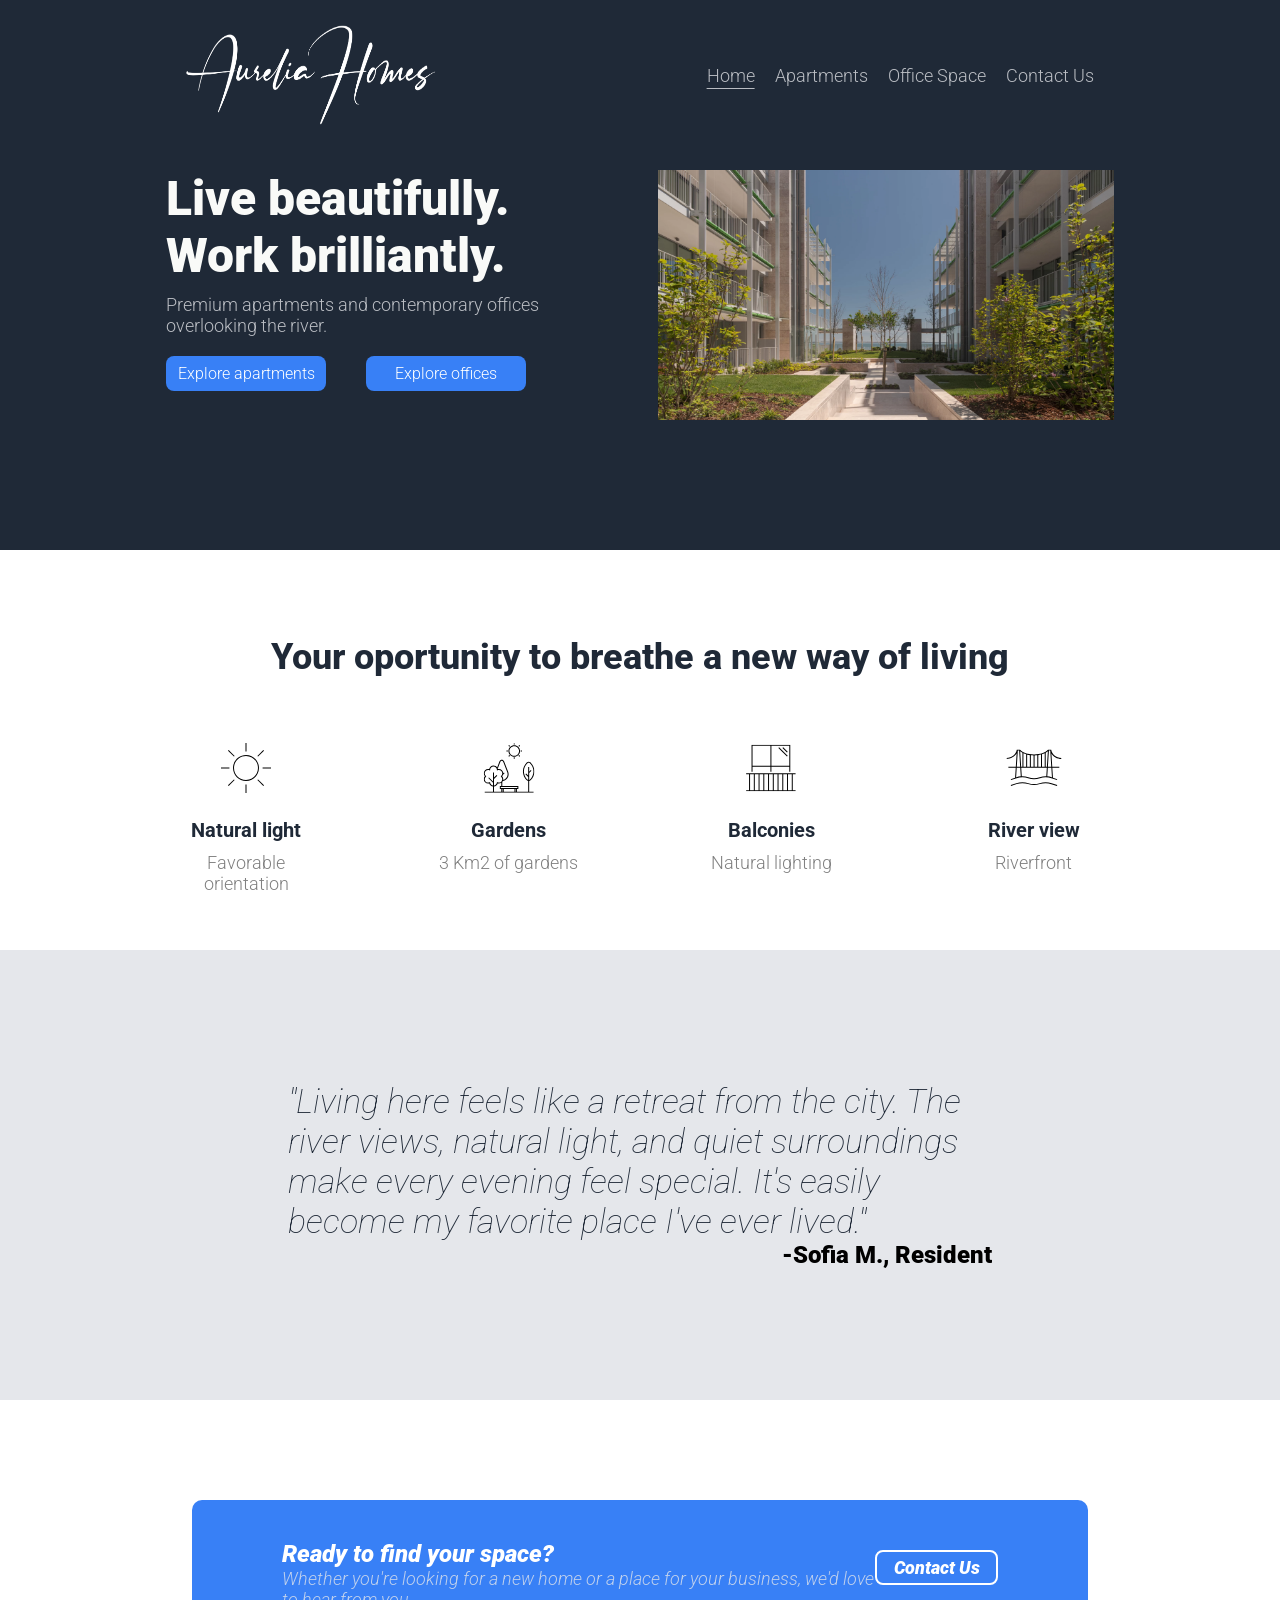
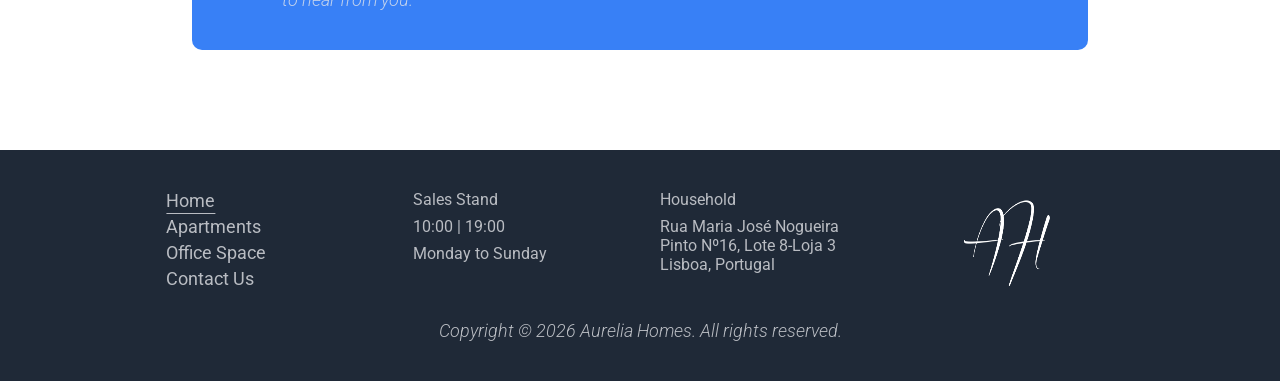
==== index.html @ 14751f99 "footer rework" ====
<!DOCTYPE html>
<html lang="en">
<head>
    <meta charset="UTF-8">
    <meta name="viewport" content="width=device-width, initial-scale=1.0">
    <title>Aurelia Homes | Home</title>
    <link rel="stylesheet" href="styles/universal.css">
    <link rel="stylesheet" href="styles/index.css">
</head>
<body>

    <header>
        <div class="header-container">

            <div class="header-box">
                <img class="logonav1" src="assets/logoFullWhite.png" alt="Aurelia Homes logo" height="100" width="250">
                <nav class="nav1">
                    <ul class="menu-box">
                        <li><a class="header-item active" href="index.html" aria-current="page">Home</a></li>
                        <li><a class="header-item" href="apartments.html">Apartments</a></li>
                        <li><a class="header-item" href="office.html">Office Space</a></li>
                        <li><a class="header-item" href="contact.html">Contact Us</a></li>
                    </ul>
                </nav>
            </div>


            <div class="header-box">
                <img class="logonav2" src="assets/logoSmallWhite.png" alt="Aurelia Homes logo" height="100" width="100">
                <nav class="nav2">
                    <ul class="menu-box">
                        <li><a class="header-item active" href="index.html" aria-current="page">Home</a></li>
                        <li><a class="header-item" href="apartments.html">Apartments</a></li>
                        <li><a class="header-item" href="office.html">Office Space</a></li>
                        <li><a class="header-item" href="contact.html">Contact Us</a></li>
                    </ul>
                </nav>
            </div>

            <input type="checkbox" id="menu-toggle" class="menu-toggle">

            <label for="menu-toggle" class="burger" aria-label="Abrir menú">
                <span></span>
                <span></span>
                <span></span>
            </label>

        </div>


        <div class="contentcontainer">
            <div class="content-box">
                <div class="herocontent-box">
                    <h1 class="heromaintext">Live beautifully. Work brilliantly.</h1>
                    <p class="herosecondarytext">Premium apartments and contemporary offices overlooking the river.</p>

                    <div class="hero-button-group">
                        <a class="hero-button" href="#">Explore apartments</a>
                        <a class="hero-button" href="office.html">Explore offices</a>
                    </div>
                </div>
                <img src="assets/homeMainImage.png" alt="Aurelia Homes building exterior" height="250" width="500">
            </div>
        </div>
    </header>

    <main>
        <section class="office-benefits" aria-labelledby="info-heading">
            <div class="benefits-title">
                <h2 id="info-heading" class="h2-benefits">Your oportunity to breathe a new way of living</h2>
            </div>
            <div class="benefits-section">
                <div class="benefits-image-box">
                    <img src="assets/pic_sun.svg" alt="">
                    <h3 class="benefit-title">Natural light</h3>
                    <p class="benefit-text">Favorable orientation</p>
                </div>

                <div class="benefits-image-box">
                    <img src="assets/pic_garden.svg" alt="">
                    <h3 class="benefit-title">Gardens</h3>
                    <p class="benefit-text">3 Km2 of gardens</p>
                </div>

                <div class="benefits-image-box">
                    <img src="assets/pic_balconies.svg" alt="">
                    <h3 class="benefit-title">Balconies</h3>
                    <p class="benefit-text">Natural lighting</p>
                </div>

                <div class="benefits-image-box">
                    <img src="assets/pic_view.svg" alt="">
                    <h3 class="benefit-title">River view</h3>
                    <p class="benefit-text">Riverfront</p>
                </div>
            </div>
        </section>

        <section class="testimonial-section">
            <blockquote class="testimonial-box">
                <p class="testimonial-text">
                    "Living here feels like a retreat from the city.
                    The river views, natural light, and quiet surroundings make every evening feel special.
                    It's easily become my favorite place I've ever lived."</p>
                <cite class="testimonial-author">-Sofia M., Resident</cite>
            </blockquote>
        </section>

        <section class="cta-section" aria-labelledby="cta-heading">
            <div class="cta-box">
                <div class="cta-content">
                    <div class="cta-copy">
                        <h2 id="cta-heading" class="cta-title">Ready to find your space?</h2>
                        <p class="cta-text">Whether you're looking for a new home or a place for your business, we'd love to hear from you.</p>
                    </div>
                    <a class="outline-button" href="contact.html">Contact Us</a>
                </div>
            </div>
        </section>
    </main>

    <footer class="footer-container">

        <div class="footer-grid">         
            <nav class="footerNav1">
                <ul class="menu-box2">
                    <li><a class="footer-item active" href="index.html" aria-current="page">Home</a></li>
                    <li><a class="footer-item" href="apartments.html">Apartments</a></li>
                    <li><a class="footer-item" href="office.html">Office Space</a></li>
                    <li><a class="footer-item" href="contact.html">Contact Us</a></li>
                </ul>
            </nav>

            <div>
                <p>Sales Stand</p>
                <p>10:00 | 19:00</p>
                <p>Monday to Sunday</p>
            </div>

            <div>
                <p>Household</p>
                <p>Rua Maria José Nogueira Pinto Nº16, Lote 8-Loja 3 Lisboa, Portugal</p>
            </div>

            <div class="footerLogo">
               <img src="assets/logoSmallWhite.png" alt="Aurelia Homes logo" height="100" width="100">
            </div>

        </div>

        <div class="footer-gridMobile">    
            <nav class="footerNav2">
                <ul class="menu-box2">
                    <li><a class="footer-item active" href="index.html" aria-current="page">Home</a></li>
                    <li><a class="footer-item" href="apartments.html">Apartments</a></li>
                    <li><a class="footer-item" href="office.html">Office Space</a></li>
                    <li><a class="footer-item" href="contact.html">Contact Us</a></li>
                </ul>
            </nav>

            <div class="footerLogo">
               <img src="assets/logoSmallWhite.png" alt="Aurelia Homes logo" height="100" width="100">
            </div>

        </div>
        <p class="footer-text">Copyright &copy; 2026 Aurelia Homes. All rights reserved.</p>
    </footer>

</body>
</html>
---- styles/universal.css ----
@import url('https://fonts.googleapis.com/css2?family=Roboto:ital,wght@0,100;0,300;0,400;0,700;0,900;1,100;1,300;1,400;1,700;1,900&display=swap');

* {
	box-sizing: border-box;
}

body {
    min-height: 100vh;
	font-family: 'Roboto', sans-serif;
	margin: 0;
	padding: 0;
}

/* ----- Shared navigation ----- */

header {
    /* border: 2px solid red; */
    display: flex;
    width: 100%;
    background-color: #1F2937;
    flex-direction: column;
    align-items: center;
    margin: 0;
    padding: 0;

}

.header-container {
    display: flex;
	justify-content: space-between;
	align-items: center;
    width: 74%;
	font-weight: 300;


}

.header-box {
    display: flex;
    justify-content: space-between;
	align-items: center;
    width: 100%;
    margin: 20px;
    position: relative;

}

.header-container > .header-box:last-of-type {
    display: none;
}

.menu-box {
	display: flex;
	gap: 20px;
	font-size: 18px;
	color: #e5e7ebc6;
	list-style: none;
	margin: 0;
	padding: 0;
}

.header-item {
	color: inherit;
	text-decoration: none;
}

.header-item:hover {
	color: white;
}

.header-item.active {
	text-decoration: underline;
	text-underline-offset: 6px;
}


/* Checkbox oculto que guarda el estado del menú */
.menu-toggle {
    position: absolute;
    opacity: 0;
    pointer-events: none;
}

/* Icono burger, oculto en escritorio */
.burger {
    display: none;
    flex-direction: column;
    gap: 5px;
    cursor: pointer;

    span {
        width: 40px;
        height: 6px;
        background-color: #F9FAF8;
        border-radius: 2px;
    }

}


/* Nav desplegable móvil, oculto por defecto */
.nav2 {
    display: none;
    position: absolute;
    top: 100%;
    left: 0;
    width: 100%;
    margin: 0;
    padding: 20px;
    background-color: #F9FAF8;
    z-index: 10;
}

/* Mostrar el desplegable cuando el checkbox está marcado */
.header-container:has(.menu-toggle:checked) .nav2 {
    display: block;
}



 /* Benefits Section */

 .office-benefits {
     min-height: 400px;
     display: flex;
     flex-direction: column;
     align-items: center;
     justify-content: center;
     text-align: center;
 }

 .h2-benefits {
     font-size: 36px;
     color: #1F2937;
     font-weight: 800;
     margin-bottom: 50px;
 }

 .benefits-section {
     width: 74%;
     display: flex;
     justify-content: space-between;
     gap: 70px;
 }

 .benefits-image-box {
     display: flex;
     flex-direction: column;
     align-items: center;
     gap: 10px;
     width: 160px;
 }

 .benefits-image-box img {
     width: 80px;
     height: 80px;
 }

 .benefit-title {
     font-size: 20px;
     color: #1F2937;
     font-weight: 700;
     margin: 0;
 }

 .benefit-text {
     font-size: 18px;
     color: #808080;
     text-align: center;
     font-weight: 300;
     margin: 0;
 }




/* ----- Shared footer ----- */

.footer-container {
	min-height: 100px;
	width: 100%;
	display: flex;
	background-color: #1F2937;
	flex-direction: column;
	justify-content: center;
	align-items: center;
	gap: 30px;
	margin: 0;
	padding: 40px 0;
}



.footer-grid {
	display: flex;
	justify-content: space-between;
	gap: 40px;
	width: 74%;

}

.footer-grid > div,
.footer-grid > nav {
	display: flex;
	flex: 1;
	flex-direction: column;
	align-items: flex-start;
	gap: 8px;
	color: #e5e7ebc6;
	font-size: 16px;

}



.footer-grid p {
	margin: 0;
}

.footer-gridMobile {
	display: none;
	gap: 20px;
	width: 90%;
}

.footer-item {
	color: inherit;
	text-decoration: none;
}

.footer-item:hover {
	color: white;
}


.footer-text {
	font-style: italic;
	font-weight: 300;
	font-size: 18px;
	color: #e5e7ebc6;
	margin: 0;
}

.footer-grid > .footerLogo,
.footer-gridMobile > .footerLogo {
	display: flex;
	align-items: center;
}


.menu-box2 {
	display: flex;
	flex-direction: column;
	width: 100%;
	gap: 5px;
	font-size: 18px;
	color: #e5e7ebc6;
	list-style: none;
	margin: 0;
	padding: 0;
}

.footerNav1 {
	display: flex;
	flex-direction: column;

}


.footerNav2 {
	display: flex;
	flex-direction: column;
}

.footer-item.active {
	text-decoration: underline;
	text-underline-offset: 6px;
}


/* ----- RESPONSIVENESS ----- */

@media screen and (max-width: 768px) {
	
	.header-container {
		width: 100%;
		padding-right: 1rem;
	}

    .header-container > .header-box:first-of-type {
        display: none;
    }
    .header-container > .header-box:last-of-type {
        display: flex;
    }

	.header-item:hover {
		color:#1F2937;
		font-weight: bold;	
	}

	.footer-item:hover {
		color:#1F2937;
		font-weight: bold;	
	}


	.footer-grid {
		display: none;
	}

	.footer-gridMobile {
		display: flex;
		justify-content: space-between;
		align-items: center;
	}
    .burger {
        display: flex;
    }

    .nav2 .menu-box {
        flex-direction: column;
        gap: 15px;
        padding-top: 20px;
		color:#1F2937;
		
    }

	.footerNav2 .menu-box2 {
        flex-direction: column;
        gap: 15px;
        padding-top: 20px;
		color:#1F2937;

    }




	
}
---- styles/index.css ----
/*SECTION 1 */

header {
    min-height: 500px;
}

.header-container {
    min-height: 150px;


}

.contentcontainer {
    /* border: 2px solid red; */
    min-height: 400px;
    display: flex;
    flex-direction: column;
    align-items: center;
    width: 100%;
    font-weight: 300;

}

.content-box {
    /* border: 2px solid rgb(0, 255, 47); */
    justify-content: space-between;
    display: flex;
    width: 74%;
    margin: 20px;
    gap: 60px;
}

.herocontent-box {
    /* border: 1px solid blue; */
    display:flex;
    flex-direction: column;
    align-items: flex-start;
    width: 50%;
    gap: 10px;

}

.heromaintext {
    font-size: 48px;
    font-weight: 900;
    color: #F9FAF8;
    margin: 0;
}

.herosecondarytext {
    font-size: 18px;
    color: #e5e7ebc6;
    margin: 0;
}


.hero-button-group {
    display: flex;
    gap: 40px;
}

.hero-button {
    display: flex;
    justify-content: center;
    align-items: center;
    background-color: #3880F6;
    border-radius: 8px;
    min-width: 160px;
    height: 35px;
    margin-top: 10px;
    text-decoration: none;
    color: white;
}



/*SECTION 2 - Features */

.features-section {
    /* border: 2px solid red; */
    min-height: 500px;
    width: 100%;
    display: flex;
    flex-direction: column;
    align-items: center;
    margin: 0;
    padding: 0;

}

.features-heading {
    min-height: 150px;
    /* border: 2px solid red; */
    display: flex;
    flex-direction: column;
    align-items: center;
    justify-content: center;
    width: 74%;
    font-weight: 300;

}
.features-grid {
    /* border: 2px solid red;    */
    min-height: 300px;
    display: flex;
    width: 74%;
    font-weight: 300;
    gap: 60px;
    justify-content: center;
}

.features-title {
    font-size: 38px;
    color: #1F2937;
    font-weight: 900;
    margin: 0;
}


.feature-card {
    /* border: 2px solid red; */
    display: flex;
    flex-direction: column;
    align-items: center;
    gap: 10px;
    width: 160px;
}

.feature-card img {
    width: 150px;
    height: 150px;
}

.feature-title {
    font-size: 20px;
    color: #1F2937;
    font-weight: 700;
    margin: 0;
}

.feature-text {
    font-size: 18px;
    color: #808080;
    text-align: center;
    margin: 0;
}



/*SECTION 3 - Testimonial */
.testimonial-section {
    min-height: 450px;
    width: 100%;
    display: flex;
    background-color: #E5E7EB;
    flex-direction: column;
    align-items: center;
    margin: 0;
    padding: 0;
    justify-content: center;  

}

.testimonial-box {
    /* border: 2px solid red;    */
    min-height: 300px;
    display: flex;
    flex-direction: column;
    width: 55%;
    font-style: italic;
    font-weight: 300;
    justify-content: center;
    align-items: flex-end;
    margin: 0;
}

.testimonial-text {
    font-size: 34px;
    font-style: italic;
    font-weight: 100;
    color: #1F2937;
    margin: 0;
}

.testimonial-author {
    font-size: 24px;
    color: #000000;
    font-weight: 900;
    font-style: normal;
}





/*SECTION 4 - Call to action */
.cta-section {
    /* border: 2px solid red; */
    min-height: 350px;
    width: 100%;
    display: flex;
    justify-content: center;
    align-items: center;
    margin: 0;
    padding: 0;


}

.cta-box {
    /* border: 2px solid red; */
    background-color: #3880F6;
    display: flex;
    height: 150px;
    width: 70%;
    justify-content: center;
    align-items: center;
    border-radius: 10px;
    font-style: italic;
    font-weight: 300;
}

.cta-content {
    /* border: 2px solid red; */
    display: flex;
    width: 80%;
    justify-content: space-between;
}

.cta-copy {
    /* border: 2px solid red; */
    display: flex;
    flex-direction: column;
}

.cta-title {
    /* border: 2px solid red; */
    font-size: 24px;
    color: white;
    font-weight: 900;
    margin: 0;
}

.cta-text {
    /* border: 2px solid red; */
    font-size: 18px;
    color: #e5e7ebc6;
    margin: 0;
}

.outline-button {
    display: flex;
    justify-content: center;
    align-items: center;
    width: 150px;
    min-width: 120px;
    height: 35px;
    margin-top: 10px;
    border-radius: 8px;
    border: 2px solid white;
    text-decoration: none;
    font-size: 18px;
    color: white;
    font-weight: 900;
}


@media screen and (max-width: 768px) {

    .contentcontainer {
        padding: 1rem;
        align-items: center;

    }

    .content-box {
        flex-direction: column;
        align-items: center;
        margin: 20px 0;
        width: 95%;

    }

    .content-box img {
        width: 100%;
        height: auto;
    }

    .herocontent-box {
        width: 100%;
        align-items: center;
        justify-content: center;
        text-align: center;
    }

    .features-grid {
        /* flex-direction: column; */
        flex-wrap: wrap;
        align-items: center;
        gap: 20px;
        width: 95%;
        margin-top: 2rem;
        margin-bottom: 2rem;

               /* border: 1px solid red; */

    }

    .feature-card {
        width: 40%;

    }

    .features-heading {
        width: 90%;
        margin-top: 2rem; 
        text-align: center;


    }

    .testimonial-section {
        min-height: 300px;  
    }


    .testimonial-box {
        width: 90%;
    }

    .testimonial-text {
    font-size: 28px;

    }

    .testimonial-author {
        font-size: 20px;
    }

   .cta-section {
    min-height: 250px;
    } 

    .cta-text{
        display: none;
    }

    .cta-content {
    width: 90%;
    }




}
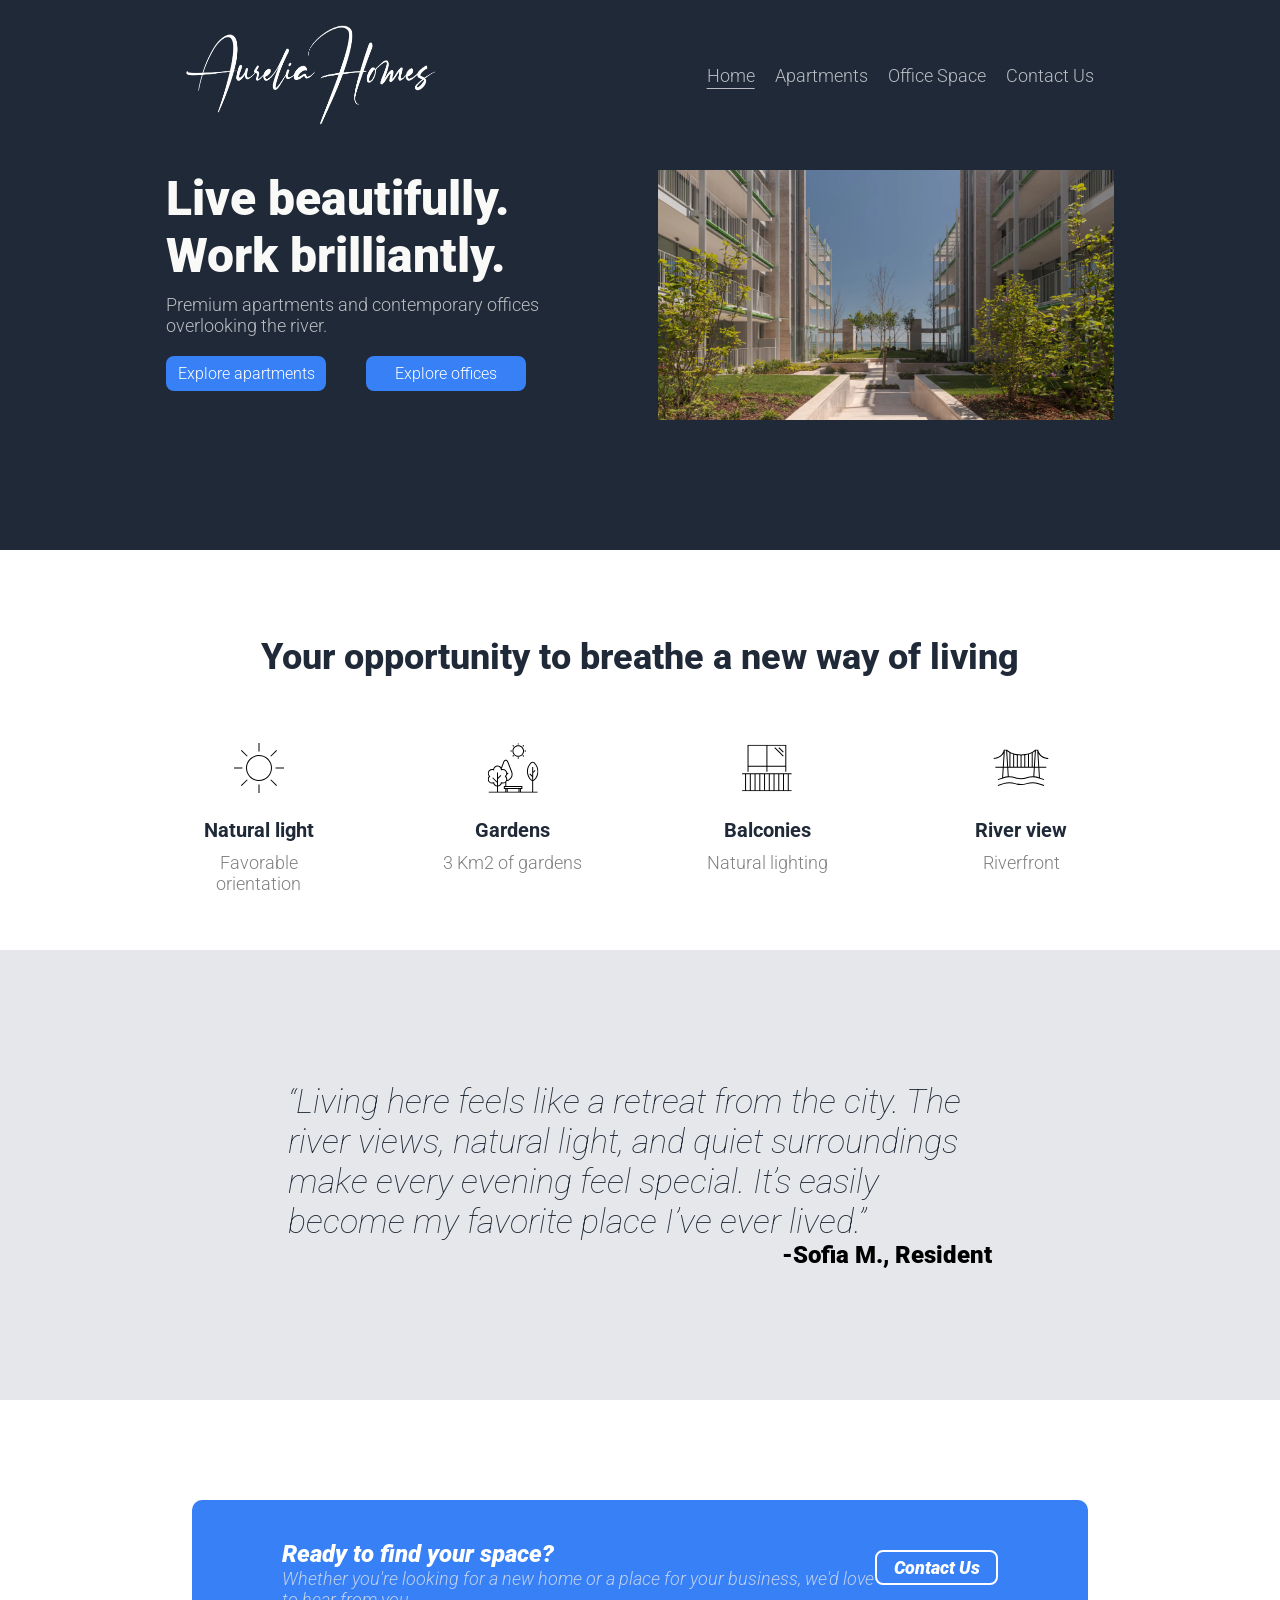
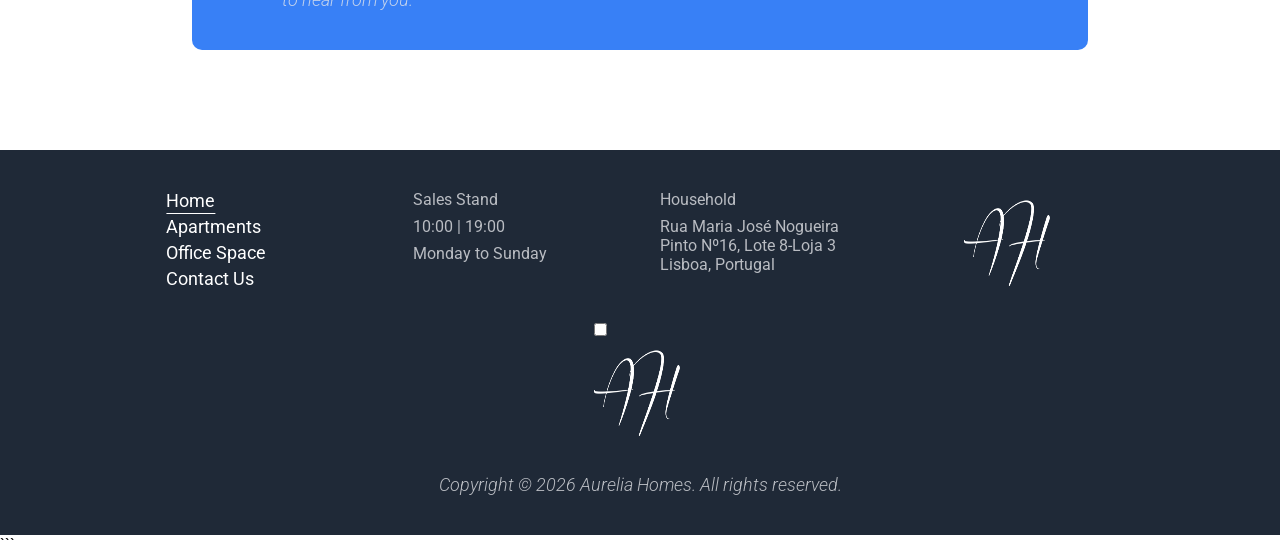
==== commit abed258f: "Fix class names" ====
--- a/index.html
+++ b/index.html
@@ -1,5 +1,6 @@
 <!DOCTYPE html>
 <html lang="en">
+
 <head>
     <meta charset="UTF-8">
     <meta name="viewport" content="width=device-width, initial-scale=1.0">
@@ -7,13 +8,13 @@
     <link rel="stylesheet" href="styles/universal.css">
     <link rel="stylesheet" href="styles/index.css">
 </head>
+
 <body>
 
     <header>
         <div class="header-container">
-
-            <div class="header-box">
-                <img class="logonav1" src="assets/logoFullWhite.png" alt="Aurelia Homes logo" height="100" width="250">
+            <div class="header-box"> <img class="logonav1" src="assets/logoFullWhite.png" alt="Aurelia Homes logo"
+                    height="100" width="250">
                 <nav class="nav1">
                     <ul class="menu-box">
                         <li><a class="header-item active" href="index.html" aria-current="page">Home</a></li>
@@ -23,10 +24,8 @@
                     </ul>
                 </nav>
             </div>
-
-
-            <div class="header-box">
-                <img class="logonav2" src="assets/logoSmallWhite.png" alt="Aurelia Homes logo" height="100" width="100">
+            <div class="header-box"> <img class="logonav2" src="assets/logoSmallWhite.png" alt="Aurelia Homes logo"
+                    height="100" width="100">
                 <nav class="nav2">
                     <ul class="menu-box">
                         <li><a class="header-item active" href="index.html" aria-current="page">Home</a></li>
@@ -35,94 +34,114 @@
                         <li><a class="header-item" href="contact.html">Contact Us</a></li>
                     </ul>
                 </nav>
-            </div>
-
-            <input type="checkbox" id="menu-toggle" class="menu-toggle">
-
-            <label for="menu-toggle" class="burger" aria-label="Abrir menú">
-                <span></span>
-                <span></span>
-                <span></span>
-            </label>
-
+            </div> <input type="checkbox" id="menu-toggle" class="menu-toggle"> <label for="menu-toggle" class="burger"
+                aria-label="Abrir menú"> <span></span> <span></span> <span></span> </label>
         </div>
-
-
         <div class="contentcontainer">
             <div class="content-box">
                 <div class="herocontent-box">
                     <h1 class="heromaintext">Live beautifully. Work brilliantly.</h1>
                     <p class="herosecondarytext">Premium apartments and contemporary offices overlooking the river.</p>
-
-                    <div class="hero-button-group">
-                        <a class="hero-button" href="#">Explore apartments</a>
-                        <a class="hero-button" href="office.html">Explore offices</a>
-                    </div>
-                </div>
-                <img src="assets/homeMainImage.png" alt="Aurelia Homes building exterior" height="250" width="500">
+                    <div class="hero-button-group"> <a class="hero-button" href="#">Explore apartments</a> <a
+                            class="hero-button" href="office.html">Explore offices</a> </div>
+                </div> <img src="assets/homeMainImage.png" alt="Aurelia Homes building exterior" height="250"
+                    width="500">
             </div>
         </div>
     </header>
 
     <main>
-        <section class="office-benefits" aria-labelledby="info-heading">
-            <div class="benefits-title">
-                <h2 id="info-heading" class="h2-benefits">Your oportunity to breathe a new way of living</h2>
+
+        <section class="features-section" aria-labelledby="info-heading">
+
+            <div class="features-heading">
+                <h2 id="info-heading" class="features-title">
+                    Your opportunity to breathe a new way of living
+                </h2>
             </div>
-            <div class="benefits-section">
-                <div class="benefits-image-box">
+
+            <div class="features-grid">
+
+                <div class="feature-card">
                     <img src="assets/pic_sun.svg" alt="">
-                    <h3 class="benefit-title">Natural light</h3>
-                    <p class="benefit-text">Favorable orientation</p>
+                    <h3 class="feature-title">Natural light</h3>
+                    <p class="feature-text">Favorable orientation</p>
                 </div>
 
-                <div class="benefits-image-box">
+                <div class="feature-card">
                     <img src="assets/pic_garden.svg" alt="">
-                    <h3 class="benefit-title">Gardens</h3>
-                    <p class="benefit-text">3 Km2 of gardens</p>
+                    <h3 class="feature-title">Gardens</h3>
+                    <p class="feature-text">3 Km2 of gardens</p>
                 </div>
 
-                <div class="benefits-image-box">
+                <div class="feature-card">
                     <img src="assets/pic_balconies.svg" alt="">
-                    <h3 class="benefit-title">Balconies</h3>
-                    <p class="benefit-text">Natural lighting</p>
+                    <h3 class="feature-title">Balconies</h3>
+                    <p class="feature-text">Natural lighting</p>
                 </div>
 
-                <div class="benefits-image-box">
+                <div class="feature-card">
                     <img src="assets/pic_view.svg" alt="">
-                    <h3 class="benefit-title">River view</h3>
-                    <p class="benefit-text">Riverfront</p>
+                    <h3 class="feature-title">River view</h3>
+                    <p class="feature-text">Riverfront</p>
                 </div>
+
             </div>
         </section>
 
+
         <section class="testimonial-section">
+
             <blockquote class="testimonial-box">
                 <p class="testimonial-text">
-                    "Living here feels like a retreat from the city.
+                    “Living here feels like a retreat from the city.
                     The river views, natural light, and quiet surroundings make every evening feel special.
-                    It's easily become my favorite place I've ever lived."</p>
-                <cite class="testimonial-author">-Sofia M., Resident</cite>
+                    It’s easily become my favorite place I’ve ever lived.”
+                </p>
+
+                <cite class="testimonial-author">
+                    -Sofia M., Resident
+                </cite>
             </blockquote>
+
         </section>
 
+
         <section class="cta-section" aria-labelledby="cta-heading">
+
             <div class="cta-box">
+
                 <div class="cta-content">
+
                     <div class="cta-copy">
-                        <h2 id="cta-heading" class="cta-title">Ready to find your space?</h2>
-                        <p class="cta-text">Whether you're looking for a new home or a place for your business, we'd love to hear from you.</p>
+                        <h2 id="cta-heading" class="cta-title">
+                            Ready to find your space?
+                        </h2>
+
+                        <p class="cta-text">
+                            Whether you're looking for a new home or a place for your business,
+                            we'd love to hear from you.
+                        </p>
                     </div>
-                    <a class="outline-button" href="contact.html">Contact Us</a>
+
+                    <a class="outline-button" href="contact.html">
+                        Contact Us
+                    </a>
+
                 </div>
+
             </div>
+
         </section>
+
     </main>
+
 
     <footer class="footer-container">
 
-        <div class="footer-grid">         
-            <nav class="footerNav1">
+        <div class="footer-grid">
+
+            <nav class="footerNav">
                 <ul class="menu-box2">
                     <li><a class="footer-item active" href="index.html" aria-current="page">Home</a></li>
                     <li><a class="footer-item" href="apartments.html">Apartments</a></li>
@@ -143,28 +162,35 @@
             </div>
 
             <div class="footerLogo">
-               <img src="assets/logoSmallWhite.png" alt="Aurelia Homes logo" height="100" width="100">
+                <img src="assets/logoSmallWhite.png" alt="Aurelia Homes logo" height="100" width="100">
             </div>
 
         </div>
 
-        <div class="footer-gridMobile">    
-            <nav class="footerNav2">
-                <ul class="menu-box2">
-                    <li><a class="footer-item active" href="index.html" aria-current="page">Home</a></li>
-                    <li><a class="footer-item" href="apartments.html">Apartments</a></li>
-                    <li><a class="footer-item" href="office.html">Office Space</a></li>
-                    <li><a class="footer-item" href="contact.html">Contact Us</a></li>
-                </ul>
-            </nav>
+
+        <div class="footer-mobile">
+
+            <input type="checkbox" id="menu-toggleFooter" class="menu-toggle2">
+
+            <label for="menu-toggleFooter" class="burger" aria-label="Abrir menú">
+                <span></span>
+                <span></span>
+                <span></span>
+            </label>
 
             <div class="footerLogo">
-               <img src="assets/logoSmallWhite.png" alt="Aurelia Homes logo" height="100" width="100">
+                <img src="assets/logoSmallWhite.png" alt="Aurelia Homes logo" height="100" width="100">
             </div>
 
         </div>
-        <p class="footer-text">Copyright &copy; 2026 Aurelia Homes. All rights reserved.</p>
+
+        <p class="footer-text">
+            Copyright &copy; 2026 Aurelia Homes. All rights reserved.
+        </p>
+
     </footer>
 
 </body>
-</html>+
+</html>
+```
--- a/styles/universal.css
+++ b/styles/universal.css
@@ -118,61 +118,94 @@
 
 
 
- /* Benefits Section */
-
- .office-benefits {
-     min-height: 400px;
+ /* BASE REUTILIZABLE — Benefits es la clase principal */
+.office-benefits,
+.features-section {
+    min-height: 400px;
+    display: flex;
+    flex-direction: column;
+    align-items: center;
+    justify-content: center;
+    text-align: center;
+}
+
+/* Títulos principales */
+.h2-benefits,
+.features-title {
+    font-size: 36px;
+    color: #1F2937;
+    font-weight: 800;
+    margin-bottom: 50px;
+}
+
+/* Grids */
+.benefits-section,
+.features-grid {
+    width: 74%;
+    display: flex;
+    justify-content: space-around; 
+    gap: 70px;
+}
+
+/* Cards */
+.benefits-image-box,
+.feature-card {
+    display: flex;
+    flex-direction: column;
+    align-items: center;
+    gap: 10px;
+    width: 160px;
+}
+
+/* Imágenes */
+.benefits-image-box img,
+.feature-card img {
+    width: 80px;
+    height: 80px;
+}
+
+/* Títulos de cada item */
+.benefit-title,
+.feature-title {
+    font-size: 20px;
+    color: #1F2937;
+    font-weight: 700;
+    margin: 0;
+}
+
+/* Textos */
+.benefit-text,
+.feature-text {
+    font-size: 18px;
+    color: #808080;
+    text-align: center;
+    font-weight: 300;
+    margin: 0;
+}
+
+
+
+
+ /* Apart section */
+
+ .apartInfo {
      display: flex;
      flex-direction: column;
      align-items: center;
-     justify-content: center;
-     text-align: center;
  }
 
- .h2-benefits {
-     font-size: 36px;
-     color: #1F2937;
-     font-weight: 800;
-     margin-bottom: 50px;
+ .apartInfoContainer {
+     display: flex;
+     align-items: center;
+     width: 74%;
+     gap: 40px;
  }
 
- .benefits-section {
-     width: 74%;
-     display: flex;
-     justify-content: space-between;
-     gap: 70px;
+ .apartInfoText img {
+     max-height: 450px;
+     max-width: 500px;
+
  }
-
- .benefits-image-box {
-     display: flex;
-     flex-direction: column;
-     align-items: center;
-     gap: 10px;
-     width: 160px;
- }
-
- .benefits-image-box img {
-     width: 80px;
-     height: 80px;
- }
-
- .benefit-title {
-     font-size: 20px;
-     color: #1F2937;
-     font-weight: 700;
-     margin: 0;
- }
-
- .benefit-text {
-     font-size: 18px;
-     color: #808080;
-     text-align: center;
-     font-weight: 300;
-     margin: 0;
- }
-
-
-
 
 /* ----- Shared footer ----- */
 
@@ -224,7 +257,7 @@
 }
 
 .footer-item {
-	color: inherit;
+	color: white;
 	text-decoration: none;
 }
 
@@ -295,12 +328,19 @@
     }
 
 	.header-item:hover {
-		color:#1F2937;
 		font-weight: bold;	
 	}
+	
+	.office-benefits{
+		margin-bottom: 20px;
+	}
+
+	.apartInfoContainer	{
+		margin-top: 20px;
+		flex-direction: column;
+	}
 
 	.footer-item:hover {
-		color:#1F2937;
 		font-weight: bold;	
 	}
 
--- a/styles/index.css
+++ b/styles/index.css
@@ -72,80 +72,6 @@
     text-decoration: none;
     color: white;
 }
-
-
-
-/*SECTION 2 - Features */
-
-.features-section {
-    /* border: 2px solid red; */
-    min-height: 500px;
-    width: 100%;
-    display: flex;
-    flex-direction: column;
-    align-items: center;
-    margin: 0;
-    padding: 0;
-
-}
-
-.features-heading {
-    min-height: 150px;
-    /* border: 2px solid red; */
-    display: flex;
-    flex-direction: column;
-    align-items: center;
-    justify-content: center;
-    width: 74%;
-    font-weight: 300;
-
-}
-.features-grid {
-    /* border: 2px solid red;    */
-    min-height: 300px;
-    display: flex;
-    width: 74%;
-    font-weight: 300;
-    gap: 60px;
-    justify-content: center;
-}
-
-.features-title {
-    font-size: 38px;
-    color: #1F2937;
-    font-weight: 900;
-    margin: 0;
-}
-
-
-.feature-card {
-    /* border: 2px solid red; */
-    display: flex;
-    flex-direction: column;
-    align-items: center;
-    gap: 10px;
-    width: 160px;
-}
-
-.feature-card img {
-    width: 150px;
-    height: 150px;
-}
-
-.feature-title {
-    font-size: 20px;
-    color: #1F2937;
-    font-weight: 700;
-    margin: 0;
-}
-
-.feature-text {
-    font-size: 18px;
-    color: #808080;
-    text-align: center;
-    margin: 0;
-}
-
 
 
 /*SECTION 3 - Testimonial */
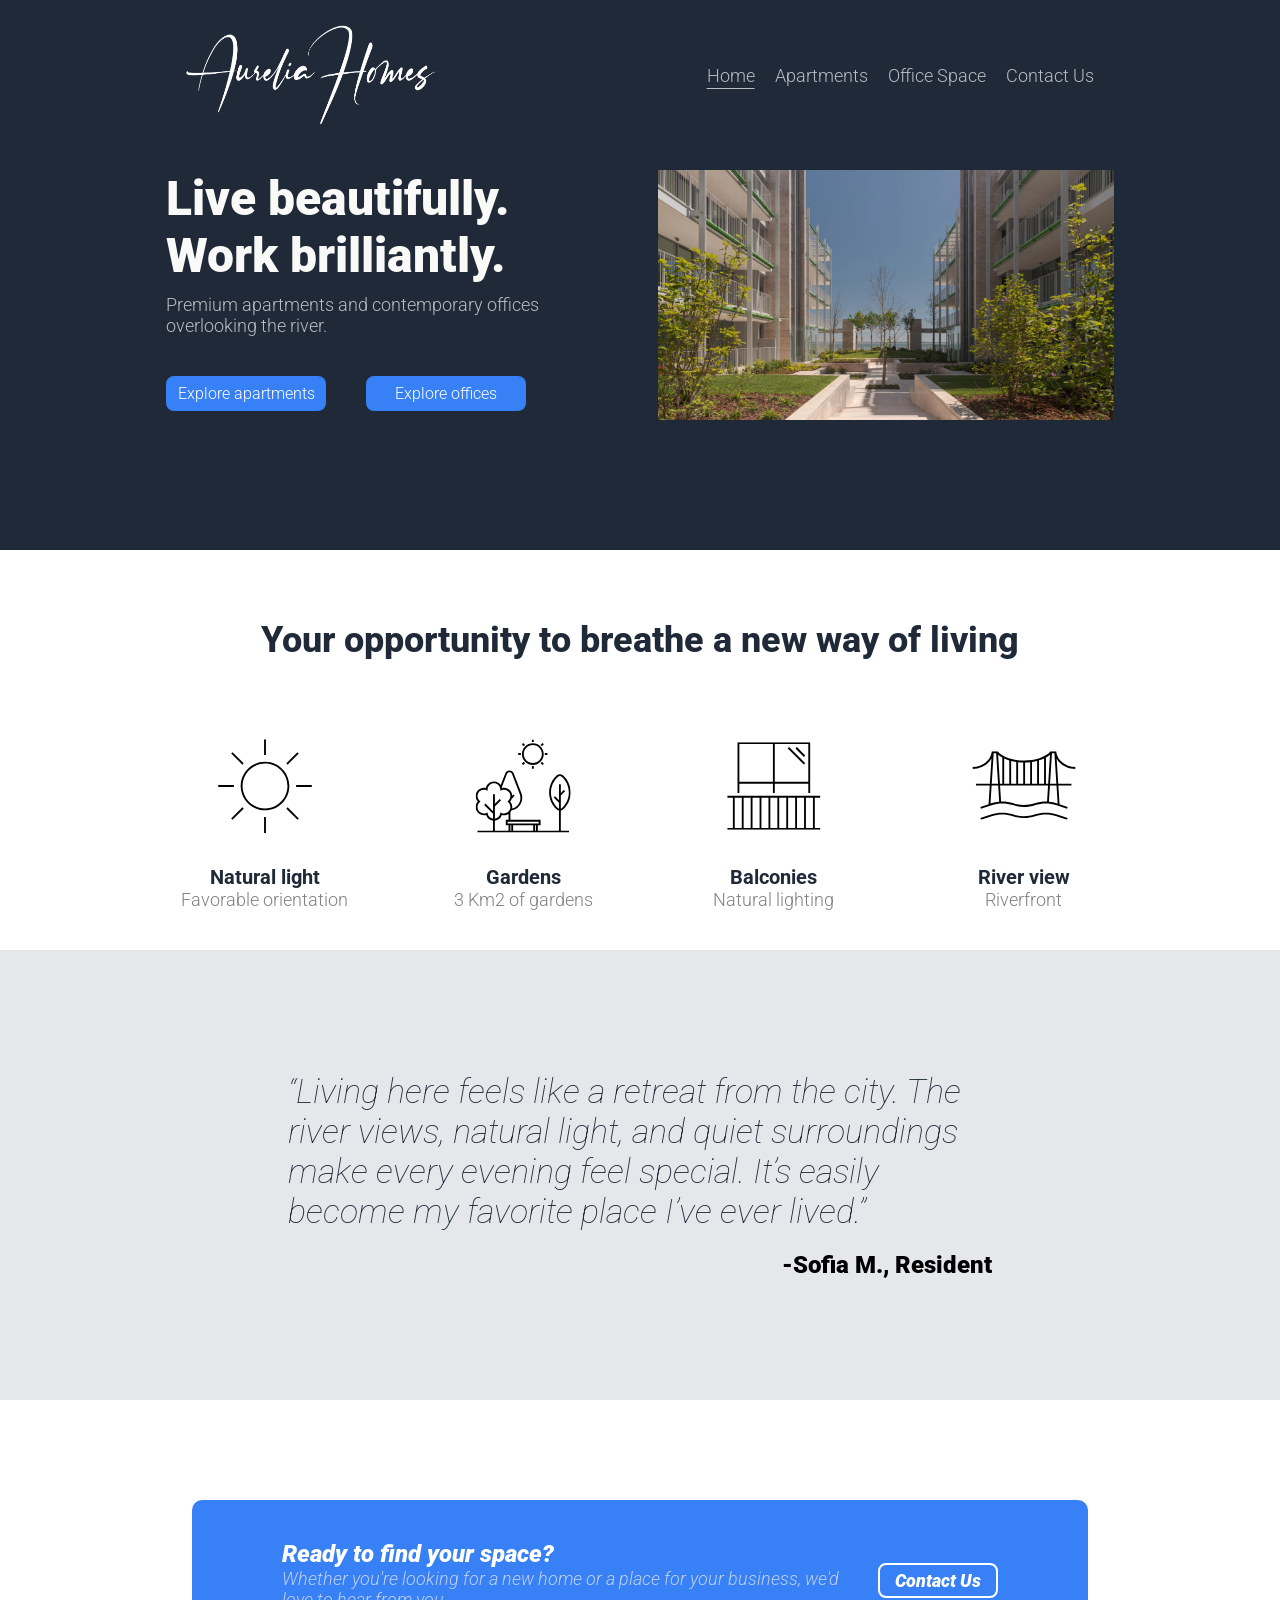
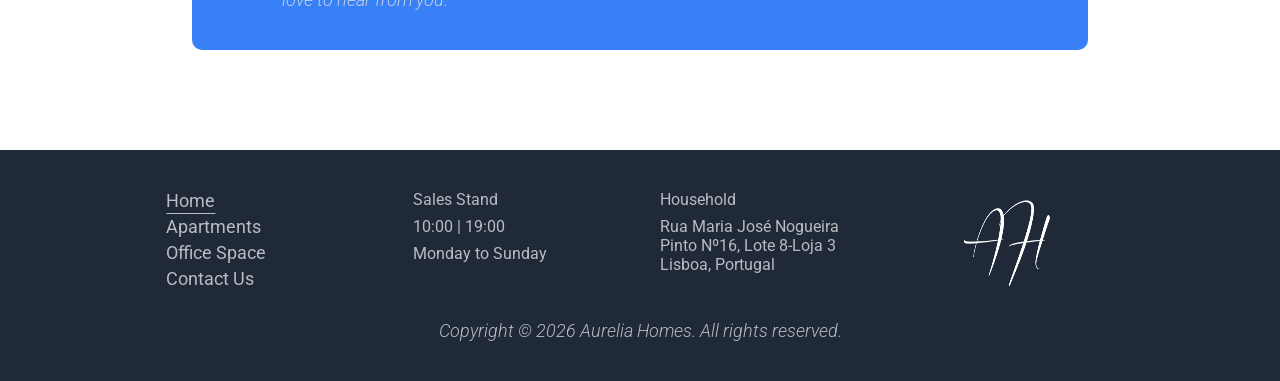
==== commit 2b8b0620: "responsiveness rework" ====
--- a/index.html
+++ b/index.html
@@ -62,25 +62,25 @@
 
             <div class="features-grid">
 
-                <div class="feature-card">
+                <div class="feature-card2">
                     <img src="assets/pic_sun.svg" alt="">
                     <h3 class="feature-title">Natural light</h3>
                     <p class="feature-text">Favorable orientation</p>
                 </div>
 
-                <div class="feature-card">
+                <div class="feature-card2">
                     <img src="assets/pic_garden.svg" alt="">
                     <h3 class="feature-title">Gardens</h3>
                     <p class="feature-text">3 Km2 of gardens</p>
                 </div>
 
-                <div class="feature-card">
+                <div class="feature-card2">
                     <img src="assets/pic_balconies.svg" alt="">
                     <h3 class="feature-title">Balconies</h3>
                     <p class="feature-text">Natural lighting</p>
                 </div>
 
-                <div class="feature-card">
+                <div class="feature-card2">
                     <img src="assets/pic_view.svg" alt="">
                     <h3 class="feature-title">River view</h3>
                     <p class="feature-text">Riverfront</p>
@@ -168,18 +168,18 @@
         </div>
 
 
-        <div class="footer-mobile">
-
-            <input type="checkbox" id="menu-toggleFooter" class="menu-toggle2">
-
-            <label for="menu-toggleFooter" class="burger" aria-label="Abrir menú">
-                <span></span>
-                <span></span>
-                <span></span>
-            </label>
+        <div class="footer-gridMobile">    
+            <nav class="footerNav2">
+                <ul class="menu-box2">
+                    <li><a class="footer-item" href="index.html">Home</a></li>
+                    <li><a class="footer-item" href="apartments.html">Apartments</a></li>
+                    <li><a class="footer-item" href="office.html">Office Space</a></li>
+                    <li><a class="footer-item active" href="contact.html" aria-current="page">Contact Us</a></li>
+                </ul>
+            </nav>
 
             <div class="footerLogo">
-                <img src="assets/logoSmallWhite.png" alt="Aurelia Homes logo" height="100" width="100">
+               <img src="assets/logoSmallWhite.png" alt="Aurelia Homes logo" height="100" width="100">
             </div>
 
         </div>
@@ -192,5 +192,4 @@
 
 </body>
 
-</html>
-```+</html>
--- a/styles/universal.css
+++ b/styles/universal.css
@@ -207,6 +207,85 @@
 
  }
 
+
+/*SECTION 4 - Call to action */
+.cta-section {
+    /* border: 2px solid red; */
+    min-height: 350px;
+    width: 100%;
+    display: flex;
+    justify-content: center;
+    align-items: center;
+    margin: 0;
+    padding: 0;
+
+
+}
+
+.cta-box {
+    /* border: 2px solid red; */
+    background-color: #3880F6;
+    display: flex;
+    height: 150px;
+    width: 70%;
+    justify-content: center;
+    align-items: center;
+    border-radius: 10px;
+    font-style: italic;
+    font-weight: 300;
+}
+
+.cta-content {
+    /* border: 2px solid red; */
+    display: flex;
+    width: 80%;
+    justify-content: space-between;
+	align-items: center;
+	gap: 20px;
+    
+}
+
+.cta-copy {
+    /* border: 2px solid red; */
+    display: flex;
+    flex-direction: column;
+
+}
+
+.cta-title {
+    /* border: 2px solid red; */
+    font-size: 24px;
+    color: white;
+    font-weight: 900;
+    margin: 0;
+}
+
+
+.cta-text {
+    /* border: 2px solid red; */
+    font-size: 18px;
+    color: #e5e7ebc6;
+    margin: 0;
+}
+
+
+
+.outline-button {
+    display: flex;
+    justify-content: center;
+    align-items: center;
+    width: 150px;
+    min-width: 120px;
+    height: 35px;
+    margin-top: 10px;
+    border-radius: 8px;
+    border: 2px solid white;
+    text-decoration: none;
+    font-size: 18px;
+    color: white;
+    font-weight: 900;
+}
+
 /* ----- Shared footer ----- */
 
 .footer-container {
@@ -257,7 +336,7 @@
 }
 
 .footer-item {
-	color: white;
+	color: #e5e7ebc6;
 	text-decoration: none;
 }
 
@@ -267,6 +346,7 @@
 
 
 .footer-text {
+	text-align: center;
 	font-style: italic;
 	font-weight: 300;
 	font-size: 18px;
@@ -313,6 +393,51 @@
 
 /* ----- RESPONSIVENESS ----- */
 
+
+@media screen and (max-width: 375px) {
+
+.cta-content {
+    /* border: 2px solid red; */
+    background-color: #3880F6;
+    flex-direction: column;
+    align-items: center;
+}
+
+
+.cta-box {
+    width: 95%;
+}
+
+
+   .cta-section {
+    min-height: 250px;
+    } 
+
+    .cta-text{
+        display: none;
+    }
+
+    .cta-content {
+    width: 90%;
+    }
+
+	.footer-grid {
+		display: none;
+	}
+
+
+	.footer-gridMobile {
+		display: flex;
+		width: 100%;
+		justify-content: space-between;
+		align-items: center;
+		padding: 20px;
+	}
+
+
+}
+
+
 @media screen and (max-width: 768px) {
 	
 	.header-container {
@@ -345,15 +470,7 @@
 	}
 
 
-	.footer-grid {
-		display: none;
-	}
-
-	.footer-gridMobile {
-		display: flex;
-		justify-content: space-between;
-		align-items: center;
-	}
+
     .burger {
         display: flex;
     }
@@ -366,16 +483,19 @@
 		
     }
 
-	.footerNav2 .menu-box2 {
-        flex-direction: column;
-        gap: 15px;
-        padding-top: 20px;
-		color:#1F2937;
-
-    }
-
-
-
+
+	.footer-grid {
+		display: none;
+	}
+
+
+	.footer-gridMobile {
+		display: flex;
+		width: 95%;
+		justify-content: space-between;
+		align-items: center;
+		padding: 20px;
+	}
 
 	
 }
--- a/styles/index.css
+++ b/styles/index.css
@@ -58,6 +58,7 @@
 .hero-button-group {
     display: flex;
     gap: 40px;
+    margin-top: 20px;
 }
 
 .hero-button {
@@ -99,6 +100,7 @@
     justify-content: center;
     align-items: flex-end;
     margin: 0;
+    gap: 20px;
 }
 
 .testimonial-text {
@@ -117,79 +119,30 @@
 }
 
 
-
-
-
-/*SECTION 4 - Call to action */
-.cta-section {
-    /* border: 2px solid red; */
-    min-height: 350px;
-    width: 100%;
-    display: flex;
-    justify-content: center;
-    align-items: center;
-    margin: 0;
-    padding: 0;
-
-
-}
-
-.cta-box {
-    /* border: 2px solid red; */
-    background-color: #3880F6;
-    display: flex;
+/* Imágenes */
+.benefits-image-box img,
+.feature-card2 img {
+    width: 150px;
     height: 150px;
-    width: 70%;
-    justify-content: center;
-    align-items: center;
-    border-radius: 10px;
-    font-style: italic;
-    font-weight: 300;
-}
-
-.cta-content {
-    /* border: 2px solid red; */
-    display: flex;
-    width: 80%;
-    justify-content: space-between;
-}
-
-.cta-copy {
-    /* border: 2px solid red; */
-    display: flex;
-    flex-direction: column;
-}
-
-.cta-title {
-    /* border: 2px solid red; */
-    font-size: 24px;
-    color: white;
-    font-weight: 900;
-    margin: 0;
-}
-
-.cta-text {
-    /* border: 2px solid red; */
-    font-size: 18px;
-    color: #e5e7ebc6;
-    margin: 0;
-}
-
-.outline-button {
-    display: flex;
-    justify-content: center;
-    align-items: center;
-    width: 150px;
-    min-width: 120px;
-    height: 35px;
-    margin-top: 10px;
-    border-radius: 8px;
-    border: 2px solid white;
-    text-decoration: none;
-    font-size: 18px;
-    color: white;
-    font-weight: 900;
-}
+}
+
+@media screen and (max-width: 375px) {
+
+.heromaintext {
+    font-size: 38px;
+}
+
+
+.hero-button-group {
+    display: flex;
+    flex-direction: column;
+    gap: 10px;
+    margin-top: 20px;
+}
+
+
+}
+
 
 
 @media screen and (max-width: 768px) {
@@ -226,10 +179,7 @@
         align-items: center;
         gap: 20px;
         width: 95%;
-        margin-top: 2rem;
         margin-bottom: 2rem;
-
-               /* border: 1px solid red; */
 
     }
 
@@ -256,27 +206,16 @@
     }
 
     .testimonial-text {
-    font-size: 28px;
+    font-size: 20px;
 
     }
 
     .testimonial-author {
-        font-size: 20px;
-    }
-
-   .cta-section {
-    min-height: 250px;
-    } 
-
-    .cta-text{
-        display: none;
-    }
-
-    .cta-content {
-    width: 90%;
-    }
-
-
-
-
-}
+        font-size: 18px;
+    }
+
+
+
+
+
+}
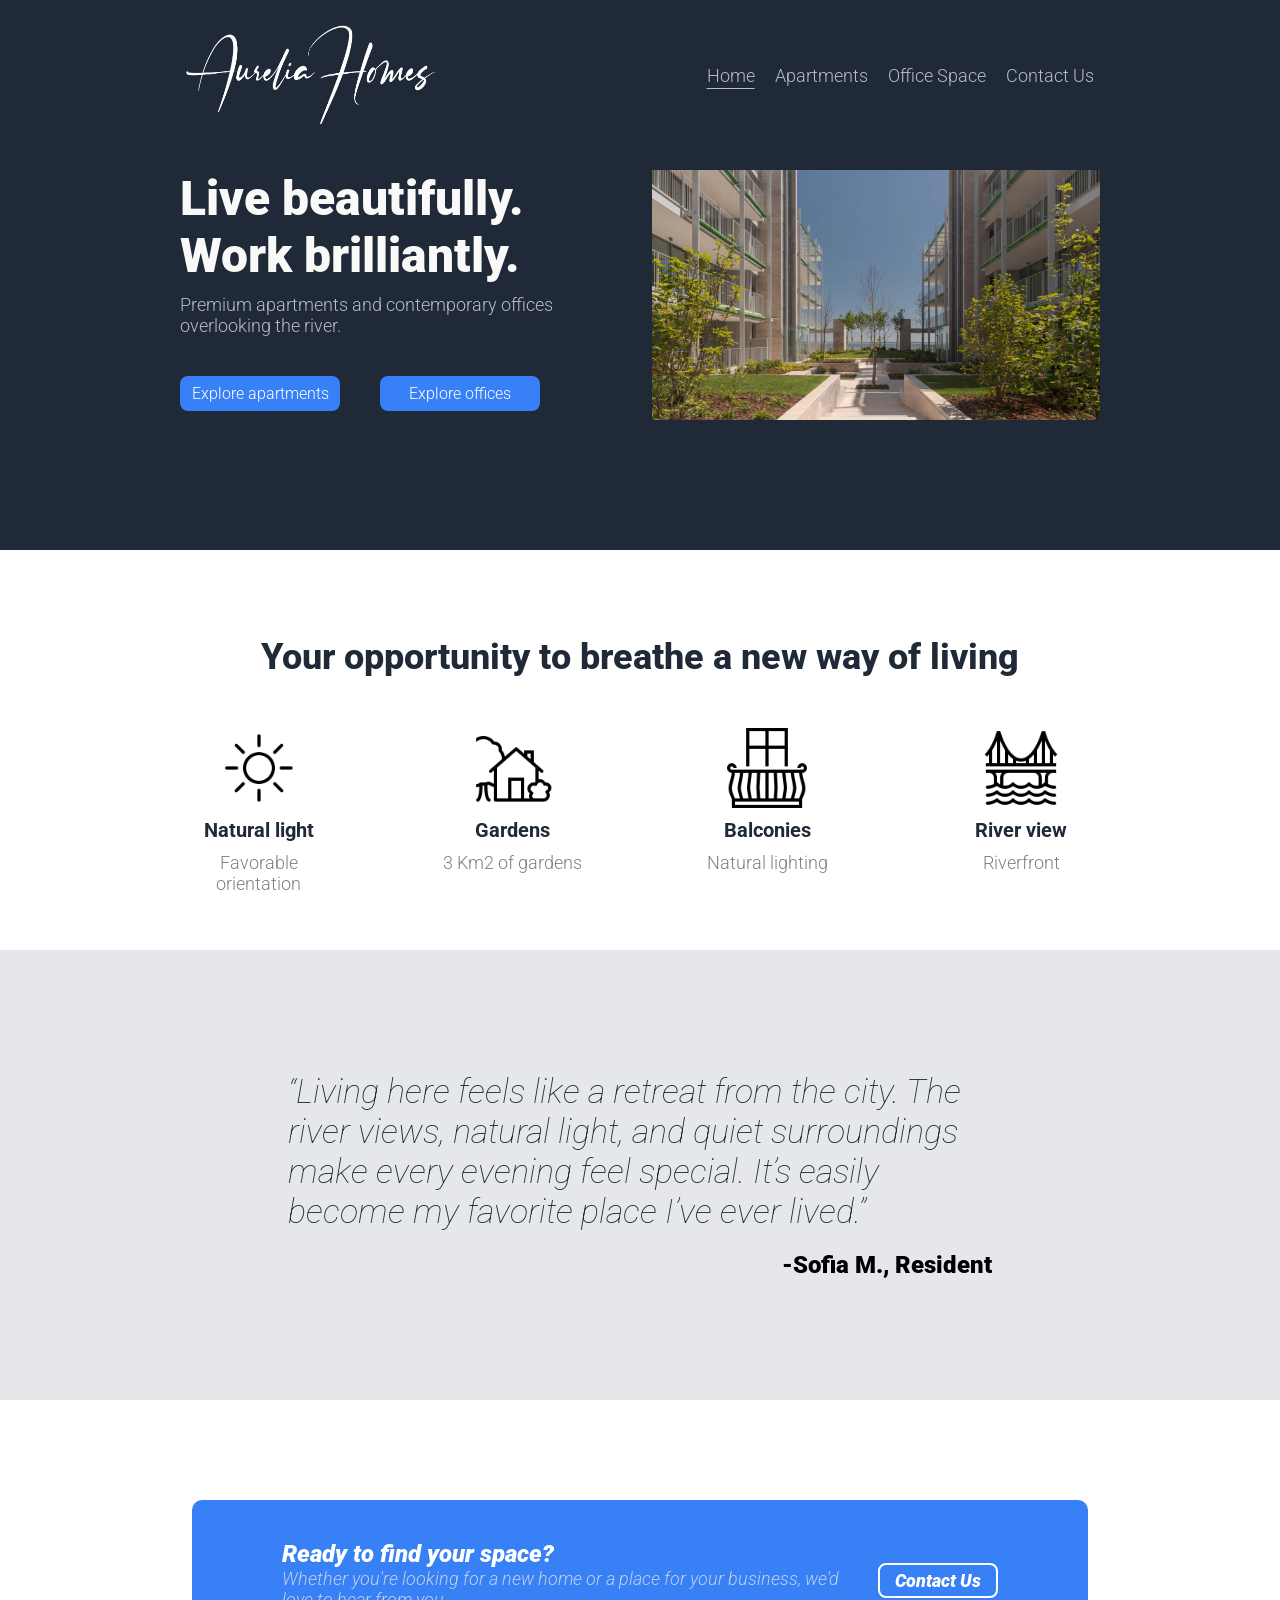
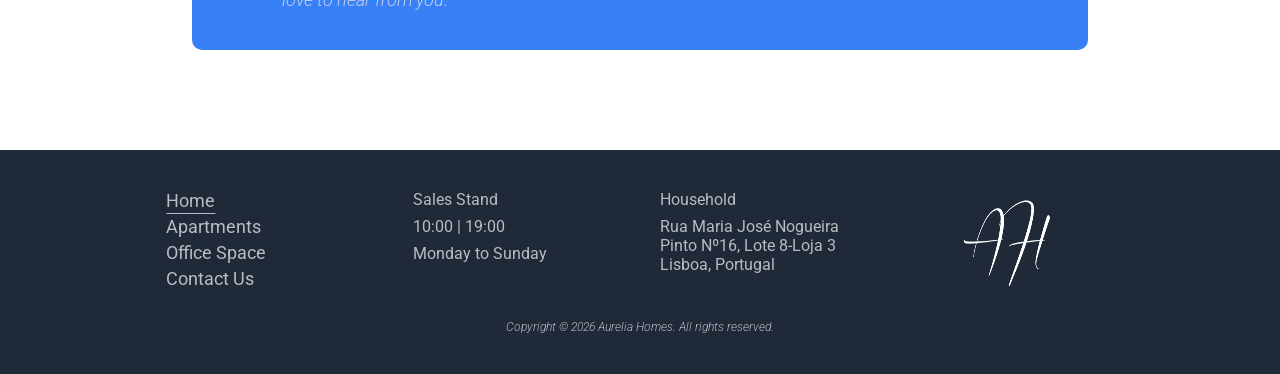
==== commit b4730bae: "general tweaks" ====
--- a/index.html
+++ b/index.html
@@ -37,11 +37,11 @@
             </div> <input type="checkbox" id="menu-toggle" class="menu-toggle"> <label for="menu-toggle" class="burger"
                 aria-label="Abrir menú"> <span></span> <span></span> <span></span> </label>
         </div>
-        <div class="contentcontainer">
+        <div class="content-container">
             <div class="content-box">
                 <div class="herocontent-box">
-                    <h1 class="heromaintext">Live beautifully. Work brilliantly.</h1>
-                    <p class="herosecondarytext">Premium apartments and contemporary offices overlooking the river.</p>
+                    <h1 class="hero-main-text">Live beautifully. Work brilliantly.</h1>
+                    <p class="hero-secondary-text">Premium apartments and contemporary offices overlooking the river.</p>
                     <div class="hero-button-group"> <a class="hero-button" href="#">Explore apartments</a> <a
                             class="hero-button" href="office.html">Explore offices</a> </div>
                 </div> <img src="assets/homeMainImage.png" alt="Aurelia Homes building exterior" height="250"
@@ -62,26 +62,26 @@
 
             <div class="features-grid">
 
-                <div class="feature-card2">
-                    <img src="assets/pic_sun.svg" alt="">
+                <div class="feature-card">
+                    <img src="assets/icons8-sun-100.png" alt="">
                     <h3 class="feature-title">Natural light</h3>
                     <p class="feature-text">Favorable orientation</p>
                 </div>
 
-                <div class="feature-card2">
-                    <img src="assets/pic_garden.svg" alt="">
+                <div class="feature-card">
+                    <img src="assets/icons8-garden-100.png" alt="">
                     <h3 class="feature-title">Gardens</h3>
                     <p class="feature-text">3 Km2 of gardens</p>
                 </div>
 
-                <div class="feature-card2">
-                    <img src="assets/pic_balconies.svg" alt="">
+                <div class="feature-card">
+                    <img src="assets/icons8-balcony-100.png" alt="">
                     <h3 class="feature-title">Balconies</h3>
                     <p class="feature-text">Natural lighting</p>
                 </div>
 
-                <div class="feature-card2">
-                    <img src="assets/pic_view.svg" alt="">
+                <div class="feature-card">
+                    <img src="assets/icons8-bridge-100.png" alt="">
                     <h3 class="feature-title">River view</h3>
                     <p class="feature-text">Riverfront</p>
                 </div>
@@ -171,10 +171,10 @@
         <div class="footer-gridMobile">    
             <nav class="footerNav2">
                 <ul class="menu-box2">
-                    <li><a class="footer-item" href="index.html">Home</a></li>
+                    <li><a class="footer-item active" href="index.html" aria-current="page">Home</a></li>
                     <li><a class="footer-item" href="apartments.html">Apartments</a></li>
                     <li><a class="footer-item" href="office.html">Office Space</a></li>
-                    <li><a class="footer-item active" href="contact.html" aria-current="page">Contact Us</a></li>
+                    <li><a class="footer-item" href="contact.html" >Contact Us</a></li>
                 </ul>
             </nav>
 
--- a/styles/universal.css
+++ b/styles/universal.css
@@ -29,6 +29,7 @@
     display: flex;
 	justify-content: space-between;
 	align-items: center;
+    min-height: 150px;
     width: 74%;
 	font-weight: 300;
 
@@ -114,6 +115,65 @@
 /* Mostrar el desplegable cuando el checkbox está marcado */
 .header-container:has(.menu-toggle:checked) .nav2 {
     display: block;
+}
+
+
+/* ----- Shared hero content ----- */
+
+.content-container {
+    min-height: 400px;
+    width: 74%;
+    display: flex;
+    flex-direction: column;
+	align-items: center;
+    font-weight: 300;
+}
+
+.content-box {
+    display: flex;
+    justify-content: space-between;
+    margin: 20px;
+    gap: 60px;
+}
+
+.herocontent-box {
+    display: flex;
+    flex-direction: column;
+    align-items: flex-start;
+    width: 50%;
+    gap: 10px;
+}
+
+.hero-main-text {
+    font-size: 48px;
+    font-weight: 900;
+    color: #F9FAF8;
+    margin: 0;
+}
+
+.hero-secondary-text {
+    font-size: 18px;
+    color: #e5e7ebc6;
+    margin: 0;
+}
+
+.hero-button-group {
+    display: flex;
+    gap: 40px;
+    margin-top: 20px;
+}
+
+.hero-button {
+    display: flex;
+    justify-content: center;
+    align-items: center;
+    background-color: #3880F6;
+    border-radius: 8px;
+    min-width: 160px;
+    height: 35px;
+    margin-top: 10px;
+    text-decoration: none;
+    color: white;
 }
 
 
@@ -349,7 +409,7 @@
 	text-align: center;
 	font-style: italic;
 	font-weight: 300;
-	font-size: 18px;
+	font-size: 12px;
 	color: #e5e7ebc6;
 	margin: 0;
 }
@@ -394,19 +454,119 @@
 /* ----- RESPONSIVENESS ----- */
 
 
-@media screen and (max-width: 375px) {
-
-.cta-content {
-    /* border: 2px solid red; */
-    background-color: #3880F6;
-    flex-direction: column;
-    align-items: center;
-}
-
-
-.cta-box {
-    width: 95%;
-}
+@media screen and (max-width: 768px) {
+	
+	.header-container {
+		width: 100%;
+		padding-right: 1rem;
+	}
+
+    .header-container > .header-box:first-of-type {
+        display: none;
+    }
+    .header-container > .header-box:last-of-type {
+        display: flex;
+    }
+
+    .content-container {
+        width: 100%;
+    }
+
+    .content-box {
+        flex-direction: column;
+        align-items: center;
+        margin: 20px 0;
+        width: 95%;
+
+		border: 1px solid red;
+    }
+
+    .content-box img {
+        width: 100%;
+        height: auto;
+    }
+
+    .herocontent-box {
+        width: 100%;
+        align-items: center;
+        justify-content: center;
+        text-align: center;
+    }
+
+	.header-item:hover {
+		font-weight: bold;
+	}
+	
+	.office-benefits{
+		margin-bottom: 20px;
+	}
+
+	.apartInfoContainer	{
+		margin-top: 20px;
+		flex-direction: column;
+		gap: 10px;
+	}
+
+	.footer-item:hover {
+		font-weight: bold;	
+	}
+
+
+
+    .burger {
+        display: flex;
+    }
+
+    .nav2 .menu-box {
+        flex-direction: column;
+        gap: 15px;
+        padding-top: 20px;
+		color:#1F2937;
+		
+    }
+
+
+	.h2-benefits,
+	.features-title {
+		font-size: 34px;
+	}
+
+
+
+	.footer-grid {
+		display: none;
+	}
+
+
+	.footer-gridMobile {
+		display: flex;
+		width: 95%;
+		justify-content: space-between;
+		align-items: center;
+		padding: 20px;
+	}
+
+	.hero-main-text {
+		font-size: 34px;
+	}
+
+	.hero-button-group {
+		flex-direction: column;
+		gap: 10px;
+		margin-top: 20px;
+	}
+
+	.cta-content {
+		/* border: 2px solid red; */
+		background-color: #3880F6;
+		flex-direction: column;
+		align-items: center;
+	}
+
+
+	.cta-box {
+		width: 95%;
+	}
 
 
    .cta-section {
@@ -433,71 +593,8 @@
 		align-items: center;
 		padding: 20px;
 	}
-
-
-}
-
-
-@media screen and (max-width: 768px) {
 	
-	.header-container {
-		width: 100%;
-		padding-right: 1rem;
-	}
-
-    .header-container > .header-box:first-of-type {
-        display: none;
-    }
-    .header-container > .header-box:last-of-type {
-        display: flex;
-    }
-
-	.header-item:hover {
-		font-weight: bold;	
-	}
-	
-	.office-benefits{
-		margin-bottom: 20px;
-	}
-
-	.apartInfoContainer	{
-		margin-top: 20px;
-		flex-direction: column;
-	}
-
-	.footer-item:hover {
-		font-weight: bold;	
-	}
-
-
-
-    .burger {
-        display: flex;
-    }
-
-    .nav2 .menu-box {
-        flex-direction: column;
-        gap: 15px;
-        padding-top: 20px;
-		color:#1F2937;
-		
-    }
-
-
-	.footer-grid {
-		display: none;
-	}
-
-
-	.footer-gridMobile {
-		display: flex;
-		width: 95%;
-		justify-content: space-between;
-		align-items: center;
-		padding: 20px;
-	}
-
-	
-}
-
-
+
+}
+
+
--- a/styles/index.css
+++ b/styles/index.css
@@ -3,75 +3,6 @@
 
 header {
     min-height: 500px;
-}
-
-.header-container {
-    min-height: 150px;
-
-
-}
-
-.contentcontainer {
-    /* border: 2px solid red; */
-    min-height: 400px;
-    display: flex;
-    flex-direction: column;
-    align-items: center;
-    width: 100%;
-    font-weight: 300;
-
-}
-
-.content-box {
-    /* border: 2px solid rgb(0, 255, 47); */
-    justify-content: space-between;
-    display: flex;
-    width: 74%;
-    margin: 20px;
-    gap: 60px;
-}
-
-.herocontent-box {
-    /* border: 1px solid blue; */
-    display:flex;
-    flex-direction: column;
-    align-items: flex-start;
-    width: 50%;
-    gap: 10px;
-
-}
-
-.heromaintext {
-    font-size: 48px;
-    font-weight: 900;
-    color: #F9FAF8;
-    margin: 0;
-}
-
-.herosecondarytext {
-    font-size: 18px;
-    color: #e5e7ebc6;
-    margin: 0;
-}
-
-
-.hero-button-group {
-    display: flex;
-    gap: 40px;
-    margin-top: 20px;
-}
-
-.hero-button {
-    display: flex;
-    justify-content: center;
-    align-items: center;
-    background-color: #3880F6;
-    border-radius: 8px;
-    min-width: 160px;
-    height: 35px;
-    margin-top: 10px;
-    text-decoration: none;
-    color: white;
 }
 
 
@@ -85,7 +16,7 @@
     align-items: center;
     margin: 0;
     padding: 0;
-    justify-content: center;  
+    justify-content: center;
 
 }
 
@@ -126,52 +57,8 @@
     height: 150px;
 }
 
-@media screen and (max-width: 375px) {
-
-.heromaintext {
-    font-size: 38px;
-}
-
-
-.hero-button-group {
-    display: flex;
-    flex-direction: column;
-    gap: 10px;
-    margin-top: 20px;
-}
-
-
-}
-
-
 
 @media screen and (max-width: 768px) {
-
-    .contentcontainer {
-        padding: 1rem;
-        align-items: center;
-
-    }
-
-    .content-box {
-        flex-direction: column;
-        align-items: center;
-        margin: 20px 0;
-        width: 95%;
-
-    }
-
-    .content-box img {
-        width: 100%;
-        height: auto;
-    }
-
-    .herocontent-box {
-        width: 100%;
-        align-items: center;
-        justify-content: center;
-        text-align: center;
-    }
 
     .features-grid {
         /* flex-direction: column; */
@@ -190,14 +77,14 @@
 
     .features-heading {
         width: 90%;
-        margin-top: 2rem; 
+        margin-top: 2rem;
         text-align: center;
 
 
     }
 
     .testimonial-section {
-        min-height: 300px;  
+        min-height: 300px;
     }
 
 
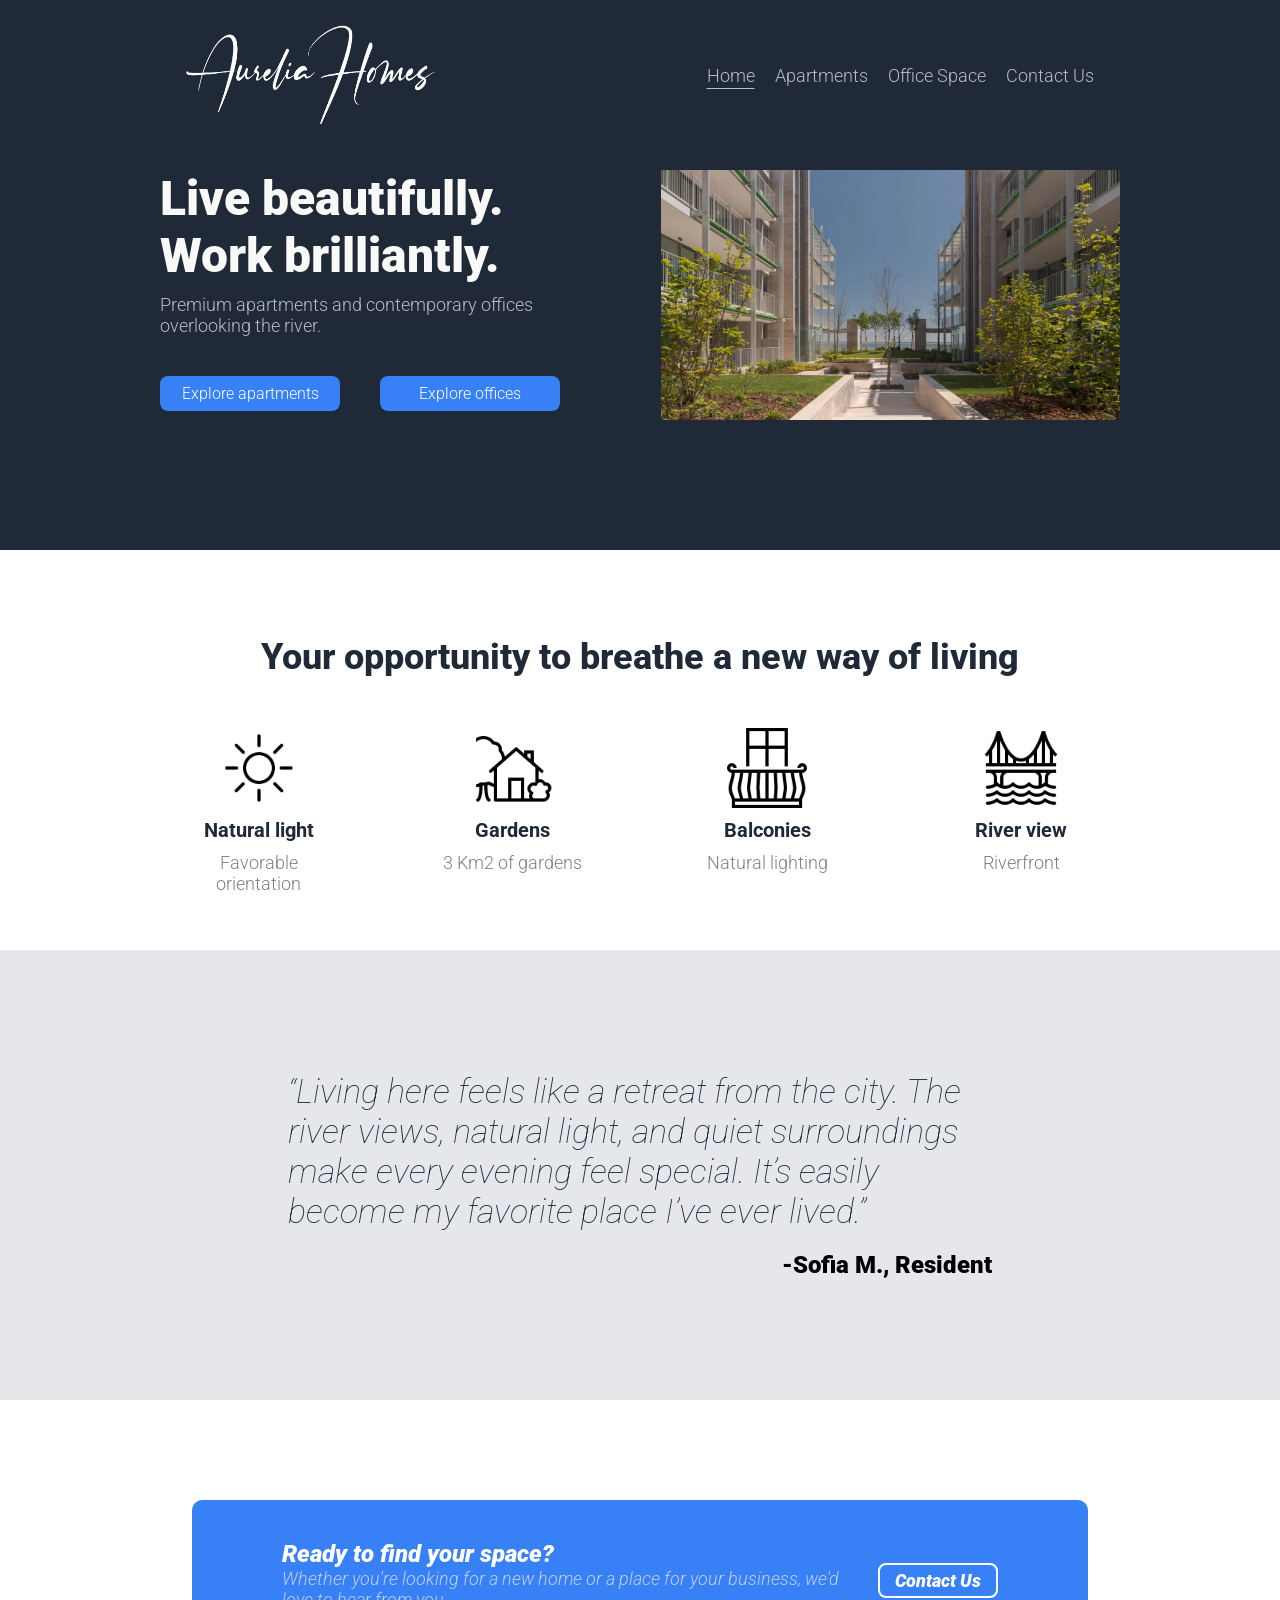
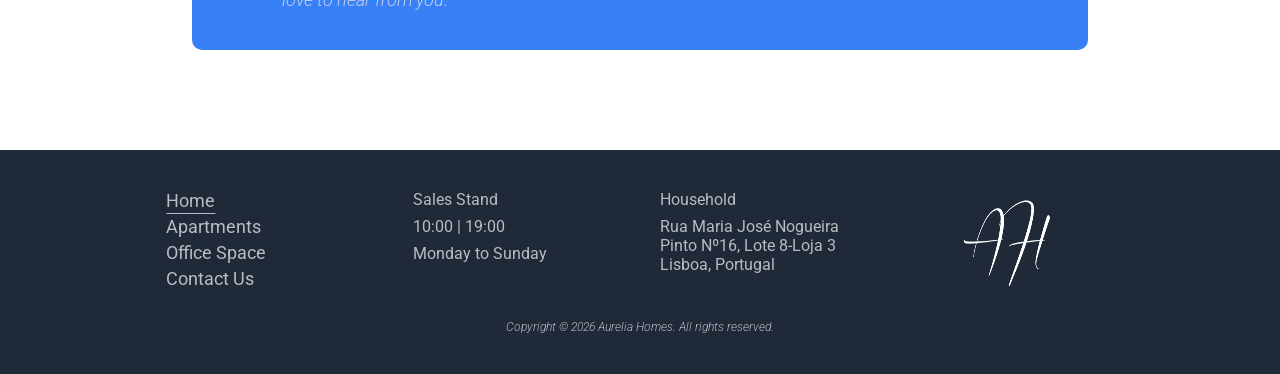
==== commit 98f554f4: "general tweaks v4" ====
--- a/index.html
+++ b/index.html
@@ -42,7 +42,7 @@
                 <div class="herocontent-box">
                     <h1 class="hero-main-text">Live beautifully. Work brilliantly.</h1>
                     <p class="hero-secondary-text">Premium apartments and contemporary offices overlooking the river.</p>
-                    <div class="hero-button-group"> <a class="hero-button" href="#">Explore apartments</a> <a
+                    <div class="hero-button-group"> <a class="hero-button" href="apartments.html">Explore apartments</a> <a
                             class="hero-button" href="office.html">Explore offices</a> </div>
                 </div> <img src="assets/homeMainImage.png" alt="Aurelia Homes building exterior" height="250"
                     width="500">
--- a/styles/universal.css
+++ b/styles/universal.css
@@ -14,7 +14,6 @@
 /* ----- Shared navigation ----- */
 
 header {
-    /* border: 2px solid red; */
     display: flex;
     width: 100%;
     background-color: #1F2937;
@@ -66,7 +65,8 @@
 }
 
 .header-item:hover {
-	color: white;
+	font-weight: bold;
+
 }
 
 .header-item.active {
@@ -169,7 +169,7 @@
     align-items: center;
     background-color: #3880F6;
     border-radius: 8px;
-    min-width: 160px;
+    min-width: 180px;
     height: 35px;
     margin-top: 10px;
     text-decoration: none;
@@ -270,7 +270,6 @@
 
 /*SECTION 4 - Call to action */
 .cta-section {
-    /* border: 2px solid red; */
     min-height: 350px;
     width: 100%;
     display: flex;
@@ -283,7 +282,6 @@
 }
 
 .cta-box {
-    /* border: 2px solid red; */
     background-color: #3880F6;
     display: flex;
     height: 150px;
@@ -296,7 +294,6 @@
 }
 
 .cta-content {
-    /* border: 2px solid red; */
     display: flex;
     width: 80%;
     justify-content: space-between;
@@ -306,14 +303,12 @@
 }
 
 .cta-copy {
-    /* border: 2px solid red; */
     display: flex;
     flex-direction: column;
 
 }
 
 .cta-title {
-    /* border: 2px solid red; */
     font-size: 24px;
     color: white;
     font-weight: 900;
@@ -322,7 +317,6 @@
 
 
 .cta-text {
-    /* border: 2px solid red; */
     font-size: 18px;
     color: #e5e7ebc6;
     margin: 0;
@@ -477,8 +471,6 @@
         align-items: center;
         margin: 20px 0;
         width: 95%;
-
-		border: 1px solid red;
     }
 
     .content-box img {
@@ -557,7 +549,6 @@
 	}
 
 	.cta-content {
-		/* border: 2px solid red; */
 		background-color: #3880F6;
 		flex-direction: column;
 		align-items: center;
--- a/styles/index.css
+++ b/styles/index.css
@@ -21,7 +21,6 @@
 }
 
 .testimonial-box {
-    /* border: 2px solid red;    */
     min-height: 300px;
     display: flex;
     flex-direction: column;
@@ -50,18 +49,10 @@
 }
 
 
-/* Imágenes */
-.benefits-image-box img,
-.feature-card2 img {
-    width: 150px;
-    height: 150px;
-}
-
 
 @media screen and (max-width: 768px) {
 
     .features-grid {
-        /* flex-direction: column; */
         flex-wrap: wrap;
         align-items: center;
         gap: 20px;
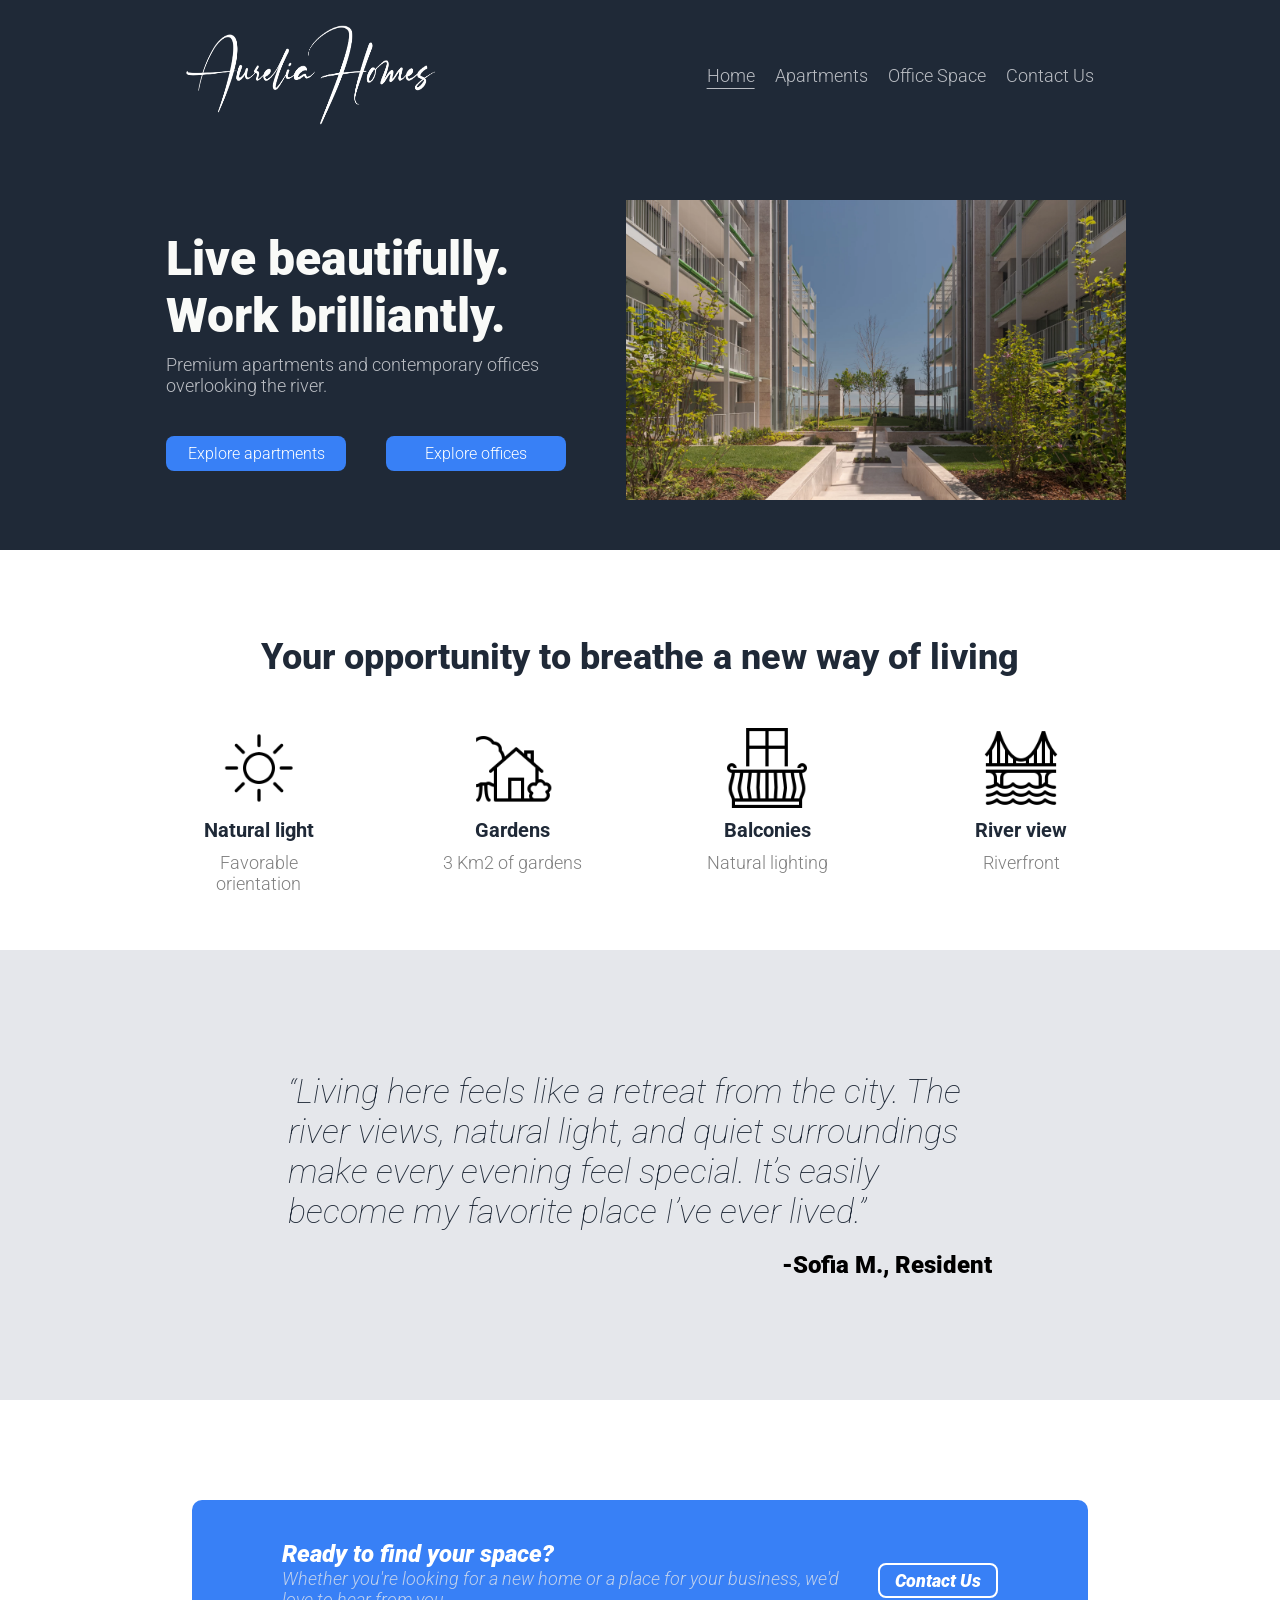
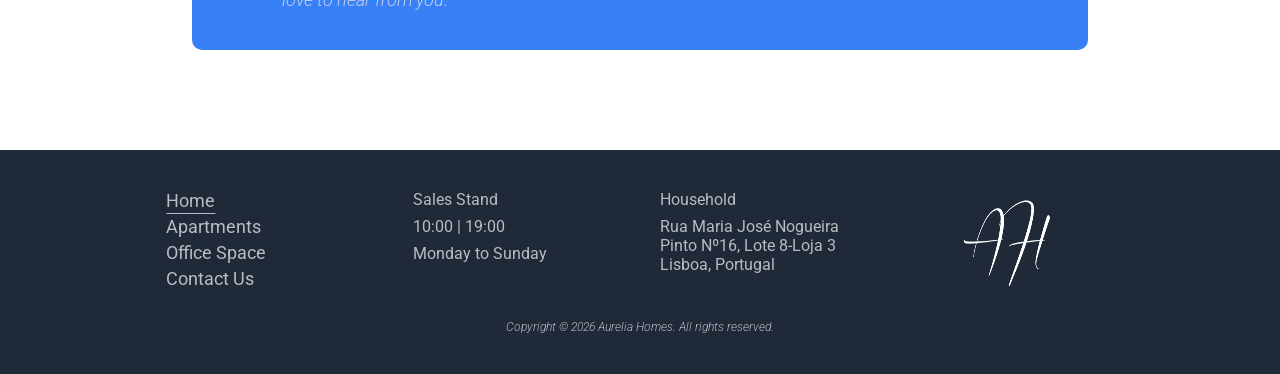
==== commit b5fb7f03: "Moved the content-container Moved the content-container to the main section and update the css" ====
--- a/index.html
+++ b/index.html
@@ -37,6 +37,9 @@
             </div> <input type="checkbox" id="menu-toggle" class="menu-toggle"> <label for="menu-toggle" class="burger"
                 aria-label="Abrir menú"> <span></span> <span></span> <span></span> </label>
         </div>
+    </header>
+
+    <main>
         <div class="content-container">
             <div class="content-box">
                 <div class="herocontent-box">
@@ -48,9 +51,6 @@
                     width="500">
             </div>
         </div>
-    </header>
-
-    <main>
 
         <section class="features-section" aria-labelledby="info-heading">
 
--- a/styles/universal.css
+++ b/styles/universal.css
@@ -121,19 +121,22 @@
 /* ----- Shared hero content ----- */
 
 .content-container {
+    width: 100%;
     min-height: 400px;
+    display: flex;
+    justify-content: center;
+    align-items: center;
+    background-color: #1F2937;
+    font-weight: 300;
+}
+
+.content-box {
     width: 74%;
     display: flex;
-    flex-direction: column;
-	align-items: center;
-    font-weight: 300;
-}
-
-.content-box {
-    display: flex;
     justify-content: space-between;
-    margin: 20px;
+    align-items: center;
     gap: 60px;
+    margin: 0;
 }
 
 .herocontent-box {
@@ -141,7 +144,9 @@
     flex-direction: column;
     align-items: flex-start;
     width: 50%;
+    max-width: 100%;
     gap: 10px;
+    flex: 1 1 0;
 }
 
 .hero-main-text {
@@ -174,6 +179,15 @@
     margin-top: 10px;
     text-decoration: none;
     color: white;
+}
+
+.content-box img {
+    display: block;
+    width: 500px;
+    max-width: 100%;
+    height: auto;
+    object-fit: cover;
+    flex-shrink: 0;
 }
 
 
--- a/styles/index.css
+++ b/styles/index.css
@@ -2,7 +2,7 @@
 /*SECTION 1 */
 
 header {
-    min-height: 500px;
+    min-height: auto;
 }
 
 
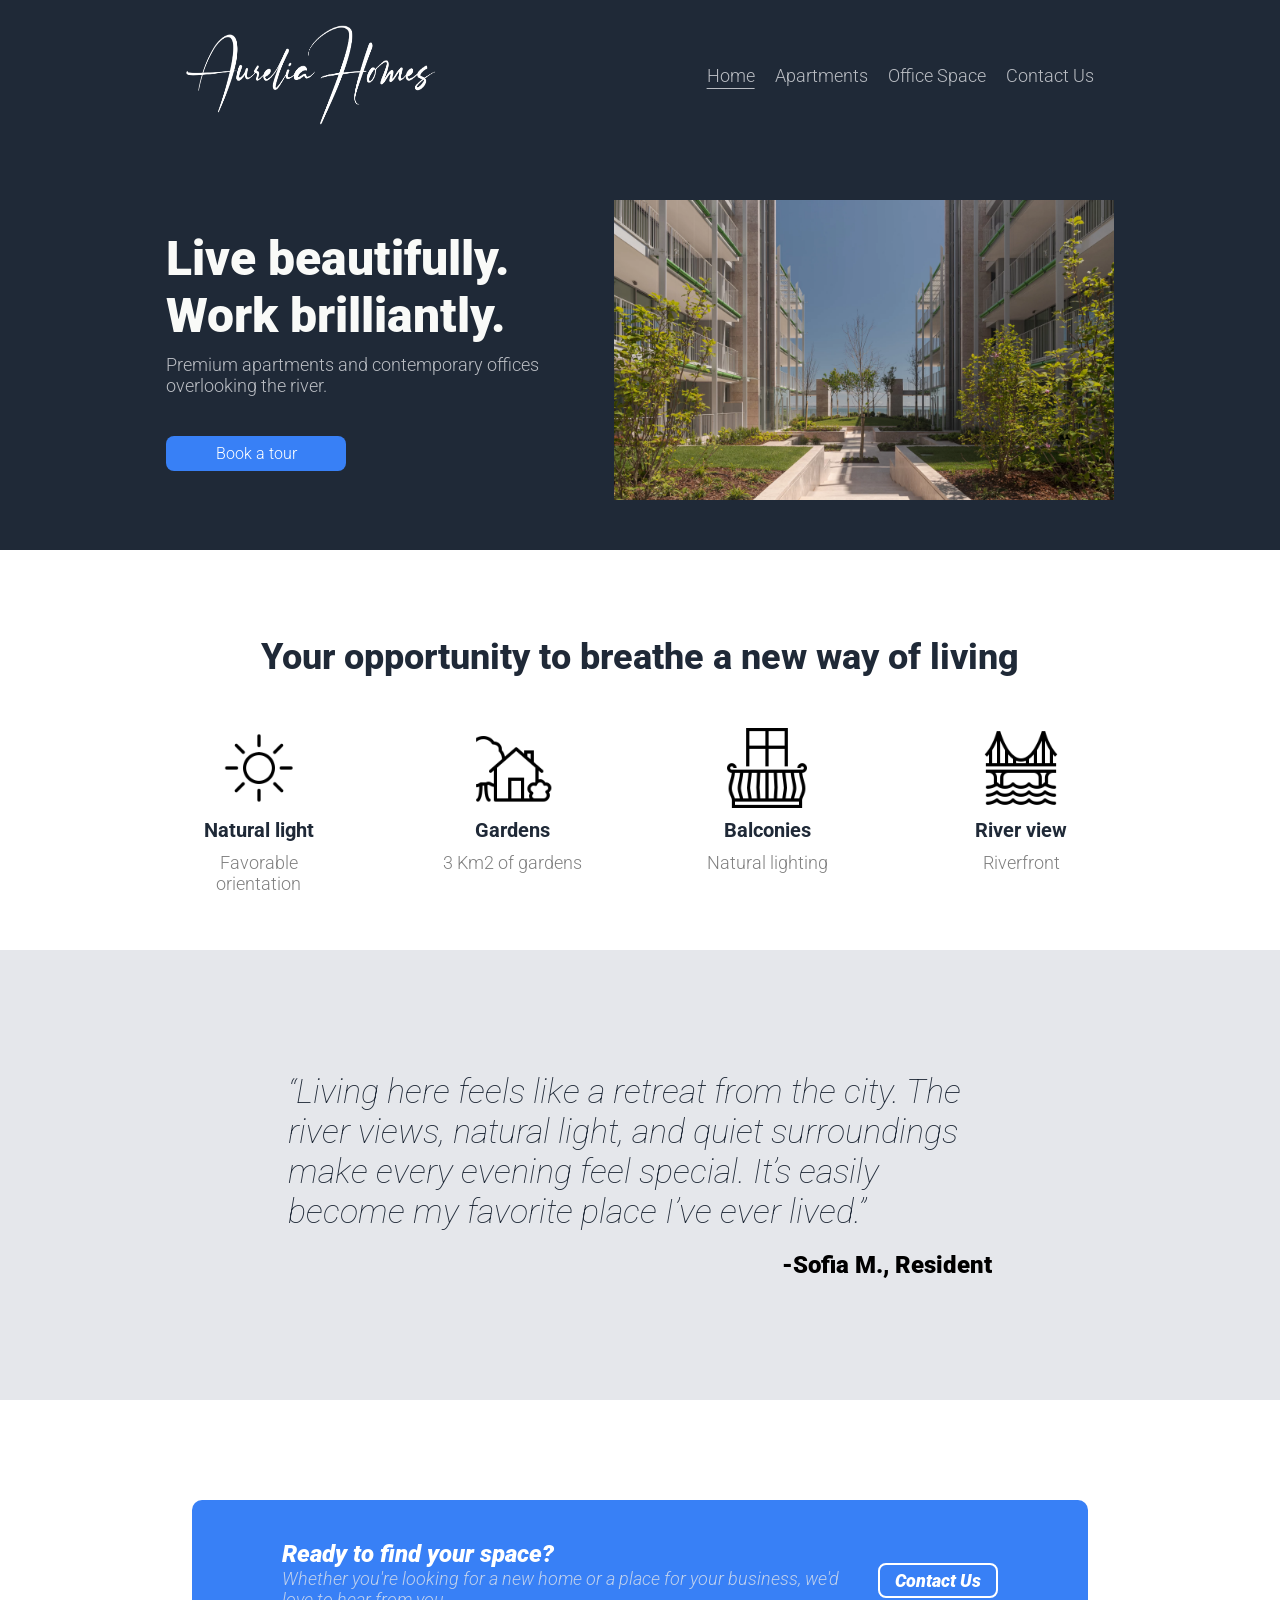
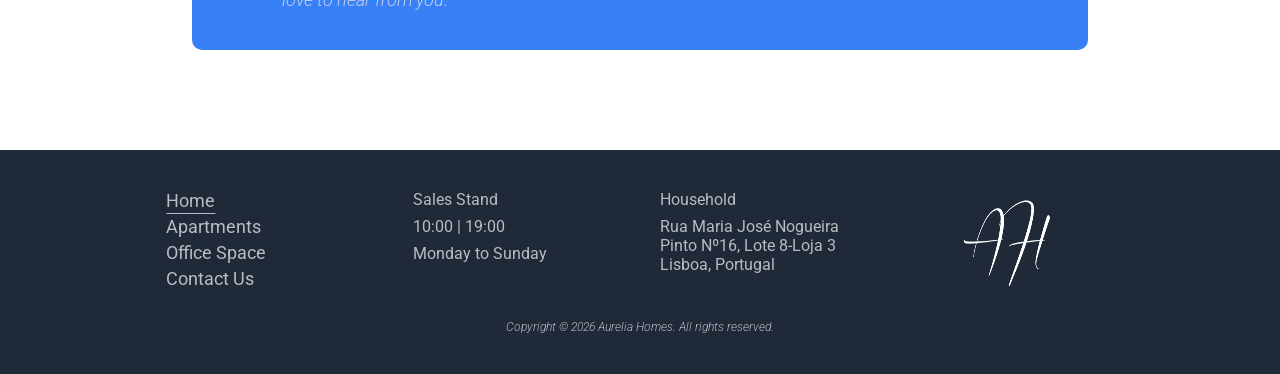
==== commit ab860dc9: "button rework" ====
--- a/index.html
+++ b/index.html
@@ -45,8 +45,11 @@
                 <div class="herocontent-box">
                     <h1 class="hero-main-text">Live beautifully. Work brilliantly.</h1>
                     <p class="hero-secondary-text">Premium apartments and contemporary offices overlooking the river.</p>
-                    <div class="hero-button-group"> <a class="hero-button" href="apartments.html">Explore apartments</a> <a
-                            class="hero-button" href="office.html">Explore offices</a> </div>
+                    
+                    <div class="hero-button-group">
+                        <a class="hero-button" href="contact.html">Book a tour</a>
+                    </div>
+
                 </div> <img src="assets/homeMainImage.png" alt="Aurelia Homes building exterior" height="250"
                     width="500">
             </div>
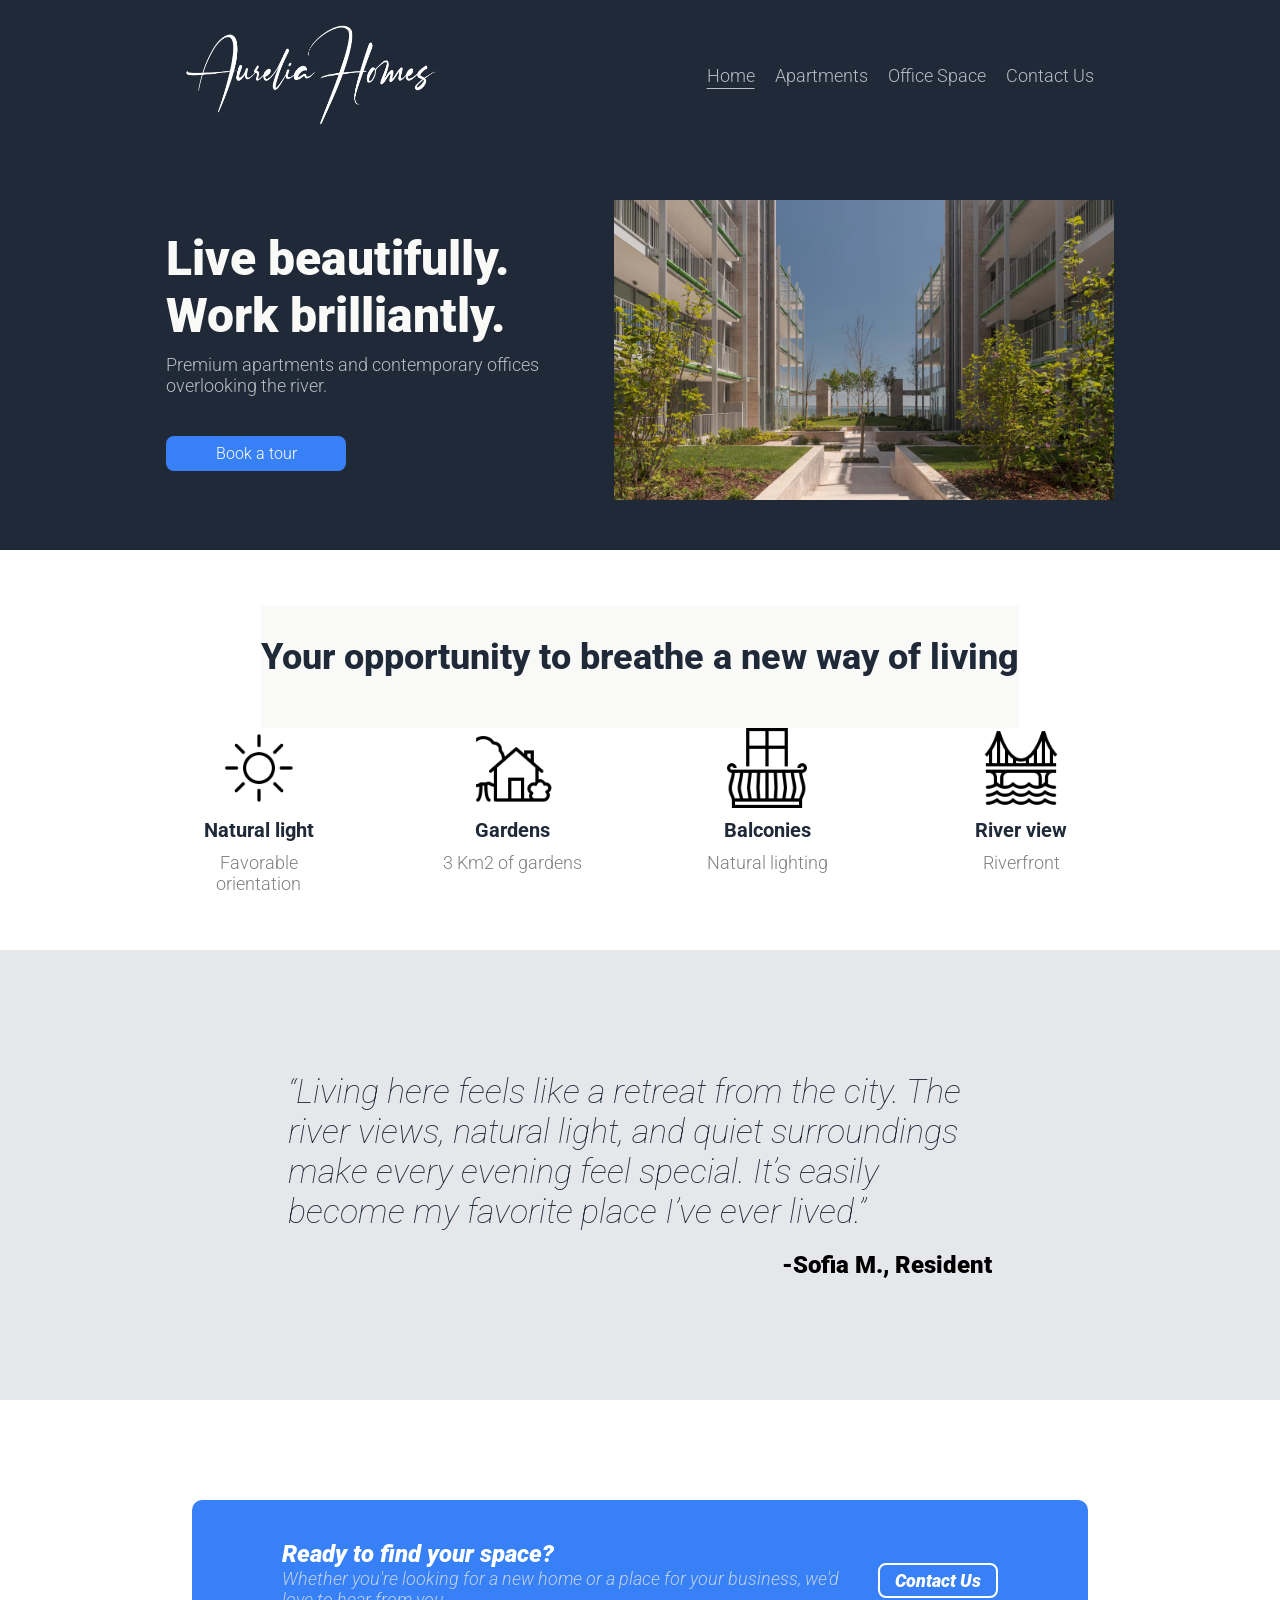
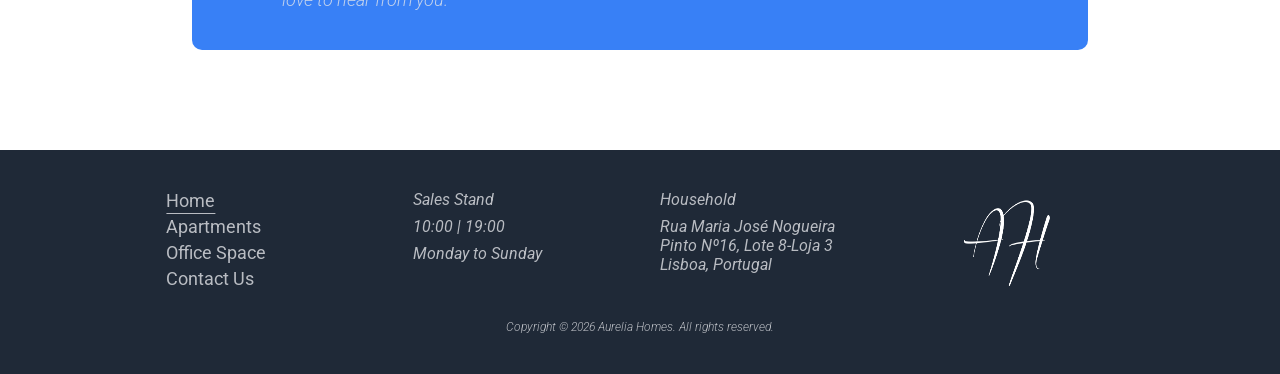
==== commit ec51d81a: "Made the code more semantic Replaced the div with semantic elements and resolved conflicts" ====
--- a/index.html
+++ b/index.html
@@ -40,20 +40,20 @@
     </header>
 
     <main>
-        <div class="content-container">
-            <div class="content-box">
+        <section class="content-container" aria-labelledby="home-hero-title">
+            <article class="content-box">
                 <div class="herocontent-box">
-                    <h1 class="hero-main-text">Live beautifully. Work brilliantly.</h1>
+                    <h1 id="home-hero-title" class="hero-main-text">Live beautifully. Work brilliantly.</h1>
                     <p class="hero-secondary-text">Premium apartments and contemporary offices overlooking the river.</p>
                     
-                    <div class="hero-button-group">
+                    <nav class="hero-button-group" aria-label="Primary navigation">
                         <a class="hero-button" href="contact.html">Book a tour</a>
-                    </div>
+                    </nav>
 
-                </div> <img src="assets/homeMainImage.png" alt="Aurelia Homes building exterior" height="250"
-                    width="500">
-            </div>
-        </div>
+                </div> 
+                <img src="assets/homeMainImage.png" alt="Aurelia Homes building exterior" height="250" width="500">
+            </article>
+        </section>
 
         <section class="features-section" aria-labelledby="info-heading">
 
@@ -65,29 +65,29 @@
 
             <div class="features-grid">
 
-                <div class="feature-card">
+                <article class="feature-card">
                     <img src="assets/icons8-sun-100.png" alt="">
                     <h3 class="feature-title">Natural light</h3>
                     <p class="feature-text">Favorable orientation</p>
-                </div>
+                </article>
 
-                <div class="feature-card">
+                <article class="feature-card">
                     <img src="assets/icons8-garden-100.png" alt="">
                     <h3 class="feature-title">Gardens</h3>
                     <p class="feature-text">3 Km2 of gardens</p>
-                </div>
+                </article>
 
-                <div class="feature-card">
+                <article class="feature-card">
                     <img src="assets/icons8-balcony-100.png" alt="">
                     <h3 class="feature-title">Balconies</h3>
                     <p class="feature-text">Natural lighting</p>
-                </div>
+                </article>
 
-                <div class="feature-card">
+                <article class="feature-card">
                     <img src="assets/icons8-bridge-100.png" alt="">
                     <h3 class="feature-title">River view</h3>
                     <p class="feature-text">Riverfront</p>
-                </div>
+                </article>
 
             </div>
         </section>
@@ -112,7 +112,7 @@
 
         <section class="cta-section" aria-labelledby="cta-heading">
 
-            <div class="cta-box">
+            <aside class="cta-box">
 
                 <div class="cta-content">
 
@@ -133,7 +133,7 @@
 
                 </div>
 
-            </div>
+            </aside>
 
         </section>
 
@@ -144,7 +144,7 @@
 
         <div class="footer-grid">
 
-            <nav class="footerNav">
+            <nav class="footerNav" aria-label="Footer navigation">
                 <ul class="menu-box2">
                     <li><a class="footer-item active" href="index.html" aria-current="page">Home</a></li>
                     <li><a class="footer-item" href="apartments.html">Apartments</a></li>
@@ -153,16 +153,16 @@
                 </ul>
             </nav>
 
-            <div>
+            <address>
                 <p>Sales Stand</p>
                 <p>10:00 | 19:00</p>
                 <p>Monday to Sunday</p>
-            </div>
+            </address>
 
-            <div>
+            <address>
                 <p>Household</p>
                 <p>Rua Maria José Nogueira Pinto Nº16, Lote 8-Loja 3 Lisboa, Portugal</p>
-            </div>
+            </address>
 
             <div class="footerLogo">
                 <img src="assets/logoSmallWhite.png" alt="Aurelia Homes logo" height="100" width="100">
--- a/styles/universal.css
+++ b/styles/universal.css
@@ -380,7 +380,8 @@
 }
 
 .footer-grid > div,
-.footer-grid > nav {
+.footer-grid > nav,
+.footer-grid > address {
 	display: flex;
 	flex: 1;
 	flex-direction: column;
--- a/styles/index.css
+++ b/styles/index.css
@@ -3,6 +3,10 @@
 
 header {
     min-height: auto;
+}
+
+.features-heading{
+    background-color: #F9FAF8;
 }
 
 
